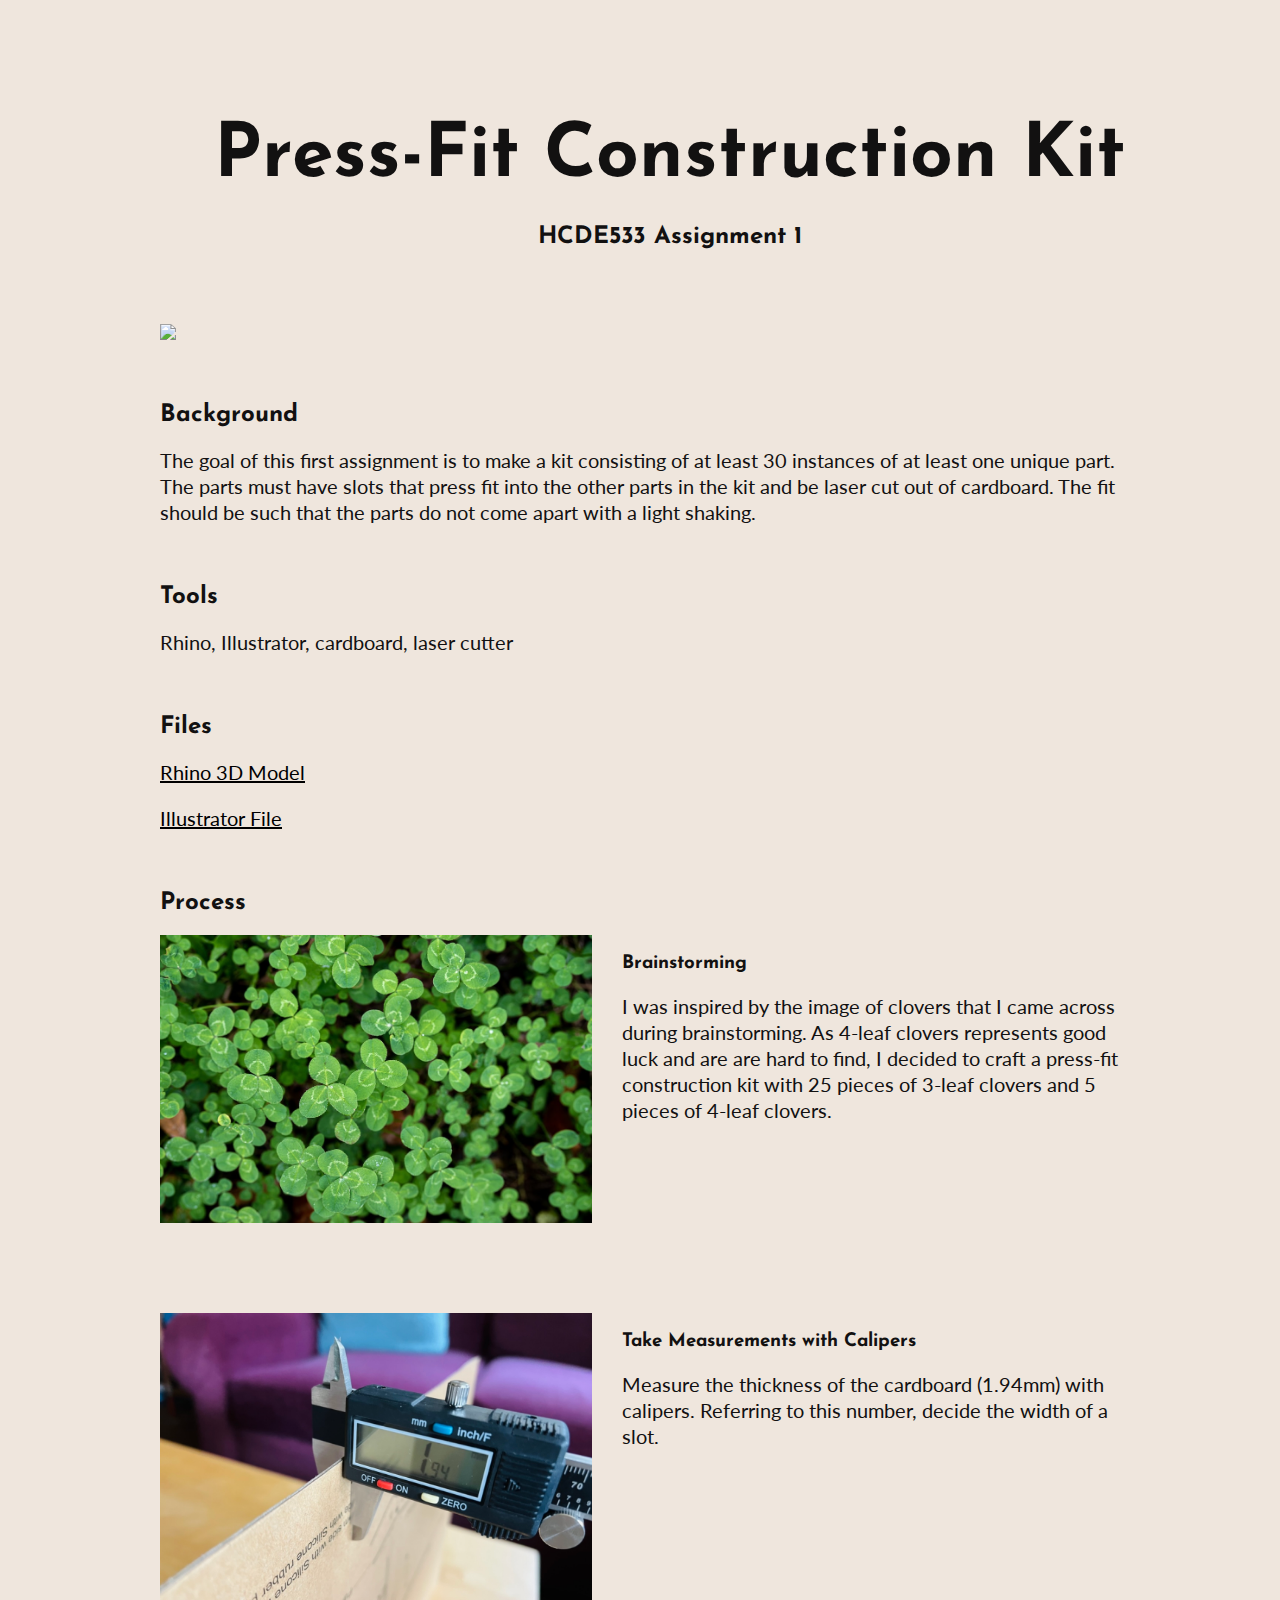
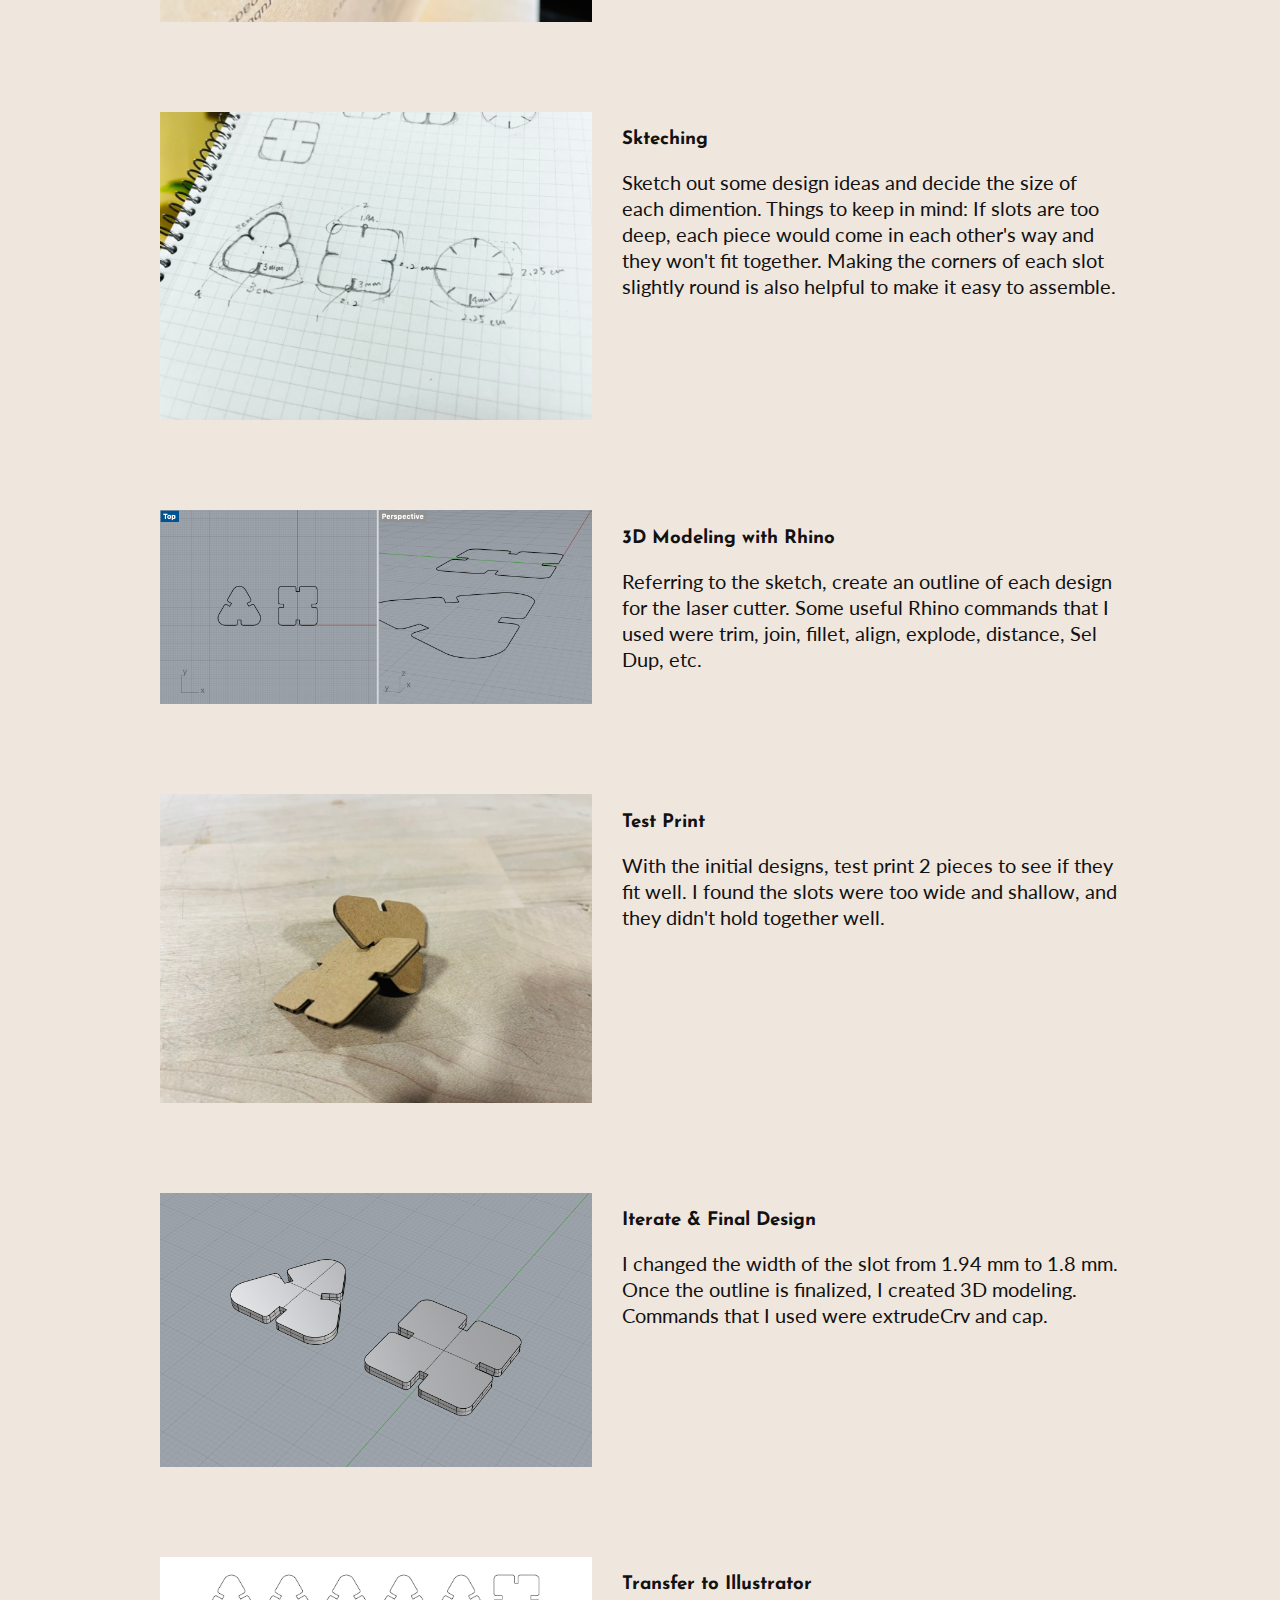
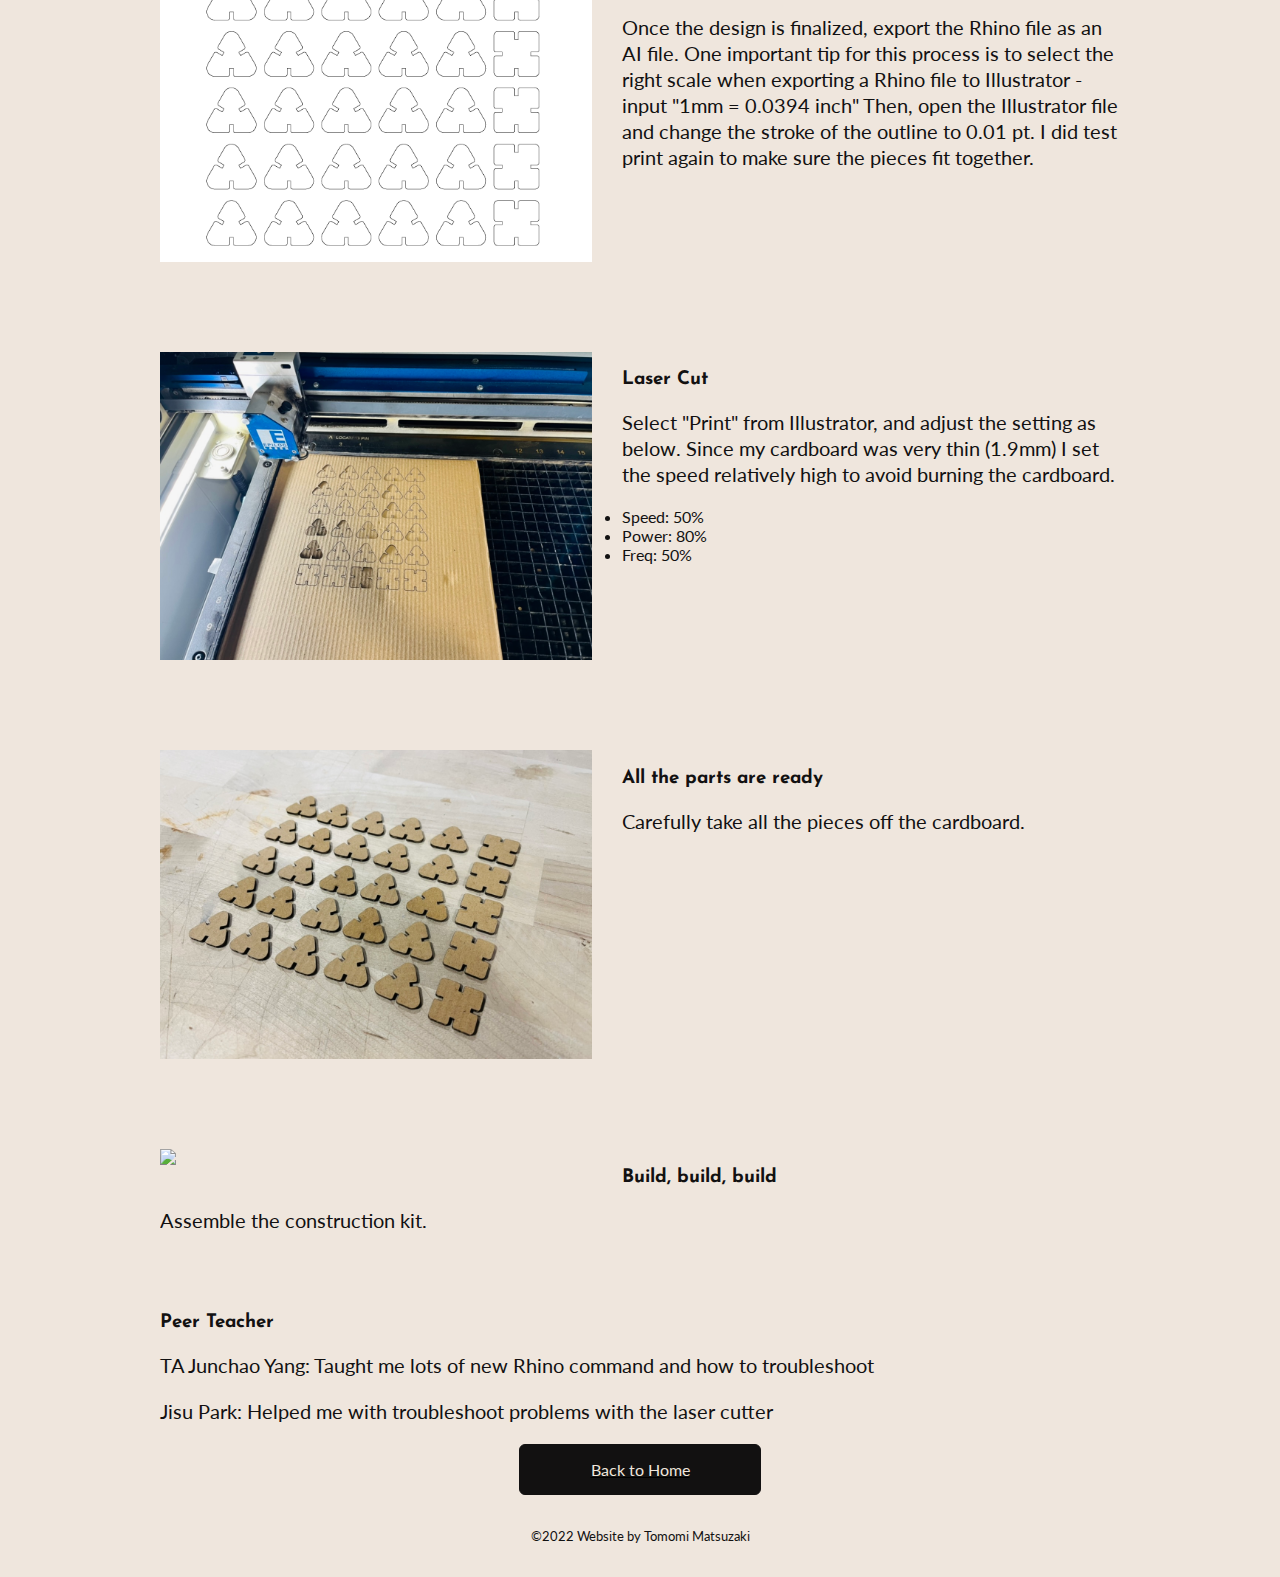
==== assignment1.html @ d90d12ca "upload files" ====
<!DOCTYPE html> 
<html> 
    <head> 
        <meta charset="utf-8"> 
        <meta name="viewport" content="width=device-width, maximum-scale=1.0" />

        <title>Tomomi Matsuzaki | HCDE 533 Digital Fabrication Assignment 1</title> 

        <link href="style.css" media="screen" rel="stylesheet" type="text/css" />
        <link rel="preconnect" href="https://fonts.googleapis.com">
        <link rel="preconnect" href="https://fonts.gstatic.com" crossorigin>
        <link href="https://fonts.googleapis.com/css2?family=Josefin+Sans:wght@300;600&family=Lato:wght@300&display=swap" rel="stylesheet">

        <script src="https://ajax.googleapis.com/ajax/libs/jquery/3.3.1/jquery.min.js"></script>
        <script>
        $(document).ready(function(){
          // Add smooth scrolling to all links
          $("a").on('click', function(event) {

            // Make sure this.hash has a value before overriding default behavior
            if (this.hash !== "") {
              // Prevent default anchor click behavior
              event.preventDefault();

              // Store hash
              var hash = this.hash;

              // Using jQuery's animate() method to add smooth page scroll
              // The optional number (800) specifies the number of milliseconds it takes to scroll to the specified area
              $('html, body').animate({
                scrollTop: $(hash).offset().top
              }, 800, function(){

                // Add hash (#) to URL when done scrolling (default click behavior)
                window.location.hash = hash;
              });
            } // End if
          });
        });
        </script>
    </head> 
    <body> 

        <div class="header">
            <h1>Press-Fit Construction Kit</h1>
            <h2>HCDE533 Assignment 1</h2>
        </div>
        
        <div class="process">
            <img src="images/a1-thumbnail.png" width=100%>
            <h2>Background</h2>
            <p>The goal of this first assignment is to make a kit consisting of at least 30 instances of at least one unique part. The parts must have slots that press fit into the other parts in the kit and be laser cut out of cardboard. The fit should be such that the parts do not come apart with a light shaking.</p>
            
            <h2>Tools</h2>
            <p>Rhino, Illustrator, cardboard, laser cutter</p>
            
            <h2>Files</h2>
            <a href="files/press-fit.3dm" download>
                <p>Rhino 3D Model</p>
            </a>
            
            <a href="files/press-fit.AI" download>
                <p>Illustrator File</p>
            </a>
            
            
            <h2>Process</h2>
            <div class="step">
                <img src="images/a1-brainstorming.jpg">
                <h3>Brainstorming</h3>
                <p>I was inspired by the image of clovers that I came across during brainstorming. As 4-leaf clovers  represents good luck and are are hard to find, I decided to craft a press-fit construction kit with 25 pieces of 3-leaf clovers and 5 pieces of 4-leaf clovers.</p>
            </div>
            
            <div class="step">
                <img src="images/a1-measurement.jpg">
                <h3>Take Measurements with Calipers</h3>
                <p>Measure the thickness of the cardboard (1.94mm) with calipers. Referring to this number, decide the width of a slot.</p>
            </div>
            
            <div class="step">
                <img src="images/a1-sketch.jpg">
                <h3>Skteching</h3>
                <p>Sketch out some design ideas and decide the size of each dimention. Things to keep in mind: If slots are too deep, each piece would come in each other's way and they won't fit together. Making the corners of each slot slightly round is also helpful to make it easy to assemble.</p>
            </div>
            
            <div class="step">
                <img src="images/a1-rhino.png">
                <h3>3D Modeling with Rhino</h3>
                <p>Referring to the sketch, create an outline of each design for the laser cutter. Some useful Rhino commands that I used were trim, join, fillet, align, explode, distance, Sel Dup, etc.</p>
            </div>
            
            <div class="step">
                <img src="images/a1-test.jpg">
                <h3>Test Print</h3>
                <p>With the initial designs, test print 2 pieces to see if they fit well. I found the slots were too wide and shallow, and they didn't hold together well. </p>
            </div>
            
            <div class="step">
                <img src="images/a1-3dmodel.png">
                <h3>Iterate & Final Design</h3>
                <p>I changed the width of the slot from 1.94 mm to 1.8 mm. Once the outline is finalized, I created 3D modeling. Commands that I used were extrudeCrv and cap.</p>
            </div>
            
            <div class="step">
                <img src="images/a1-illustrator.png">
                <h3>Transfer to Illustrator</h3>
                <p>Once the design is finalized, export the Rhino file as an AI file. One important tip for this process is to select the right scale when exporting a Rhino file to Illustrator - input "1mm = 0.0394 inch" Then, open the Illustrator file and change the stroke of the outline to 0.01 pt. I did test print again to make sure the pieces fit together.</p>
            </div>
            
            <div class="step">
                <img src="images/a1-lasercut.jpg">
                <h3>Laser Cut</h3>
                <p>Select "Print" from Illustrator, and adjust the setting as below. Since my cardboard was very thin (1.9mm) I set the speed relatively high to avoid burning the cardboard.</p>
                <ul>
                    <li>Speed: 50%</li>
                    <li>Power: 80%</li>
                    <li>Freq: 50%</li>
                </ul>
            </div>
            
            <div class="step">
                <img src="images/a1-parts.jpg">
                <h3>All the parts are ready</h3>
                <p>Carefully take all the pieces off the cardboard.</p>
            </div>
            
            <div class="step">
                <img src="images/a1-thumbnail.png">
                <h3>Build, build, build</h3>
                <p>Assemble the construction kit.</p>
            </div>
            
            
            
            <h3>Peer Teacher</h3>
            <p>TA Junchao Yang: Taught me lots of new Rhino command and how to troubleshoot</p>
            <p>Jisu Park: Helped me with troubleshoot problems with the laser cutter </p>
            
            <a href="/hcde598/">
                <div class="button">
                    Back to Home
                </div>
            </a>
        
        </div>
        
        
        <Footer>
            <p>©2022 Website by Tomomi Matsuzaki</p>
        </Footer>
    </body>
</html>
---- style.css ----
html, body {
  padding: 0 0 0 0;
  margin: 0;
  font-family: 'Lato', sans-serif;
  background-color: #efe6dd;
  color: #121111;
}

h1,h2,h3,h4 {
  font-family: 'Josefin Sans', sans-serif;
  }

p{
    font-size:20px;
    line-height: 26px;
}

a {
  color: #000;
}

.header{
    display:block;
    height:auto;
    width:100%;
    padding: 120px 30px 60px;
    overflow:hidden;
}


.header h1 {
  font-size: 75px;
  margin-top:0px;
  margin-bottom:30px;
  text-align: center;
  }

.header h2 {
  margin-bottom:15px;
  text-align: center;
  }

.profile-image{
    width:250px;
    display:block;
    margin:15px auto;
}

.header p{
    width:100%;
    max-width:750px;
    display:block;
    margin:0 auto;
}

.scroll{
    display:block;
    margin-top:30px;
}

.scroll img{
    display:block;
    margin:0 auto;
}

.scroll img:hover{
    opacity:70%;
    transition:.5s;
}


/* ------ Assignment -----------*/
.assignments{
    display:block;
    height:auto;
    width:100%;
    padding: 30px 30px 30px;
    overflow:hidden;
}

.assignments h2{
    text-align: center;
}

.assignment {
    width: 30%;
    height: auto;
    padding-right: 3.33%;
    float: left;
}

.assignment-description{
    display:block;
    margin-top:15px;
}

.button{
    display:block;
    width:200px;
    margin:0 auto;
    padding:15px 20px;
    border-radius: 6px;
    background:#121111;
    color:#efe6dd;
    border: 1px solid #121111;
    text-align:center;
}

.button:hover{
    background:#efe6dd;
    color:#121111;
    border: 1px solid #121111;
}

.assignment a {
    color: #000;
    text-decoration: none;
}

.assignment a:hover {
  background: #F06;
  color: #F06;
  text-decoration: none;
}

.step{
    display:block;
    width:100%;
    overflow:hidden;
    margin-bottom:60px;
}

.step img{
    width:45%;
    float:left;
    margin-right: 30px;
    margin-bottom: 30px;
}

.step ul{
    margin-left:30px;
}


@media screen and (max-width: 768px){
    .assignment{
        width:100%;
        padding-right:0;
        float:none;
    }
    
    .step img{
    width:10%;
    float:none;
    margin-right: 0;
    margin-bottom: 15px;
    }
}



/* -----footer -------- */


footer {
    display:block;
    overflow:hidden;
    width: 100%;
    padding: 15px 0px 15px 0px;
}

footer p{
    text-align: center;
    font-size:13px;
}

.widebody {
    width: 800px;
    padding: 0px 30px 30px 30px;
}

.widebody a {
}

.widebody a:hover {
  background: #F06;
  color: #FFF;
  text-decoration: none;
}




/* --------- Assignment page ------------ */
.process{
    display:block;
    width:100%;
    max-width:960px;
    margin:0 auto;
    padding:0 30px;
}

.process h2{
    margin-top:60px;
}
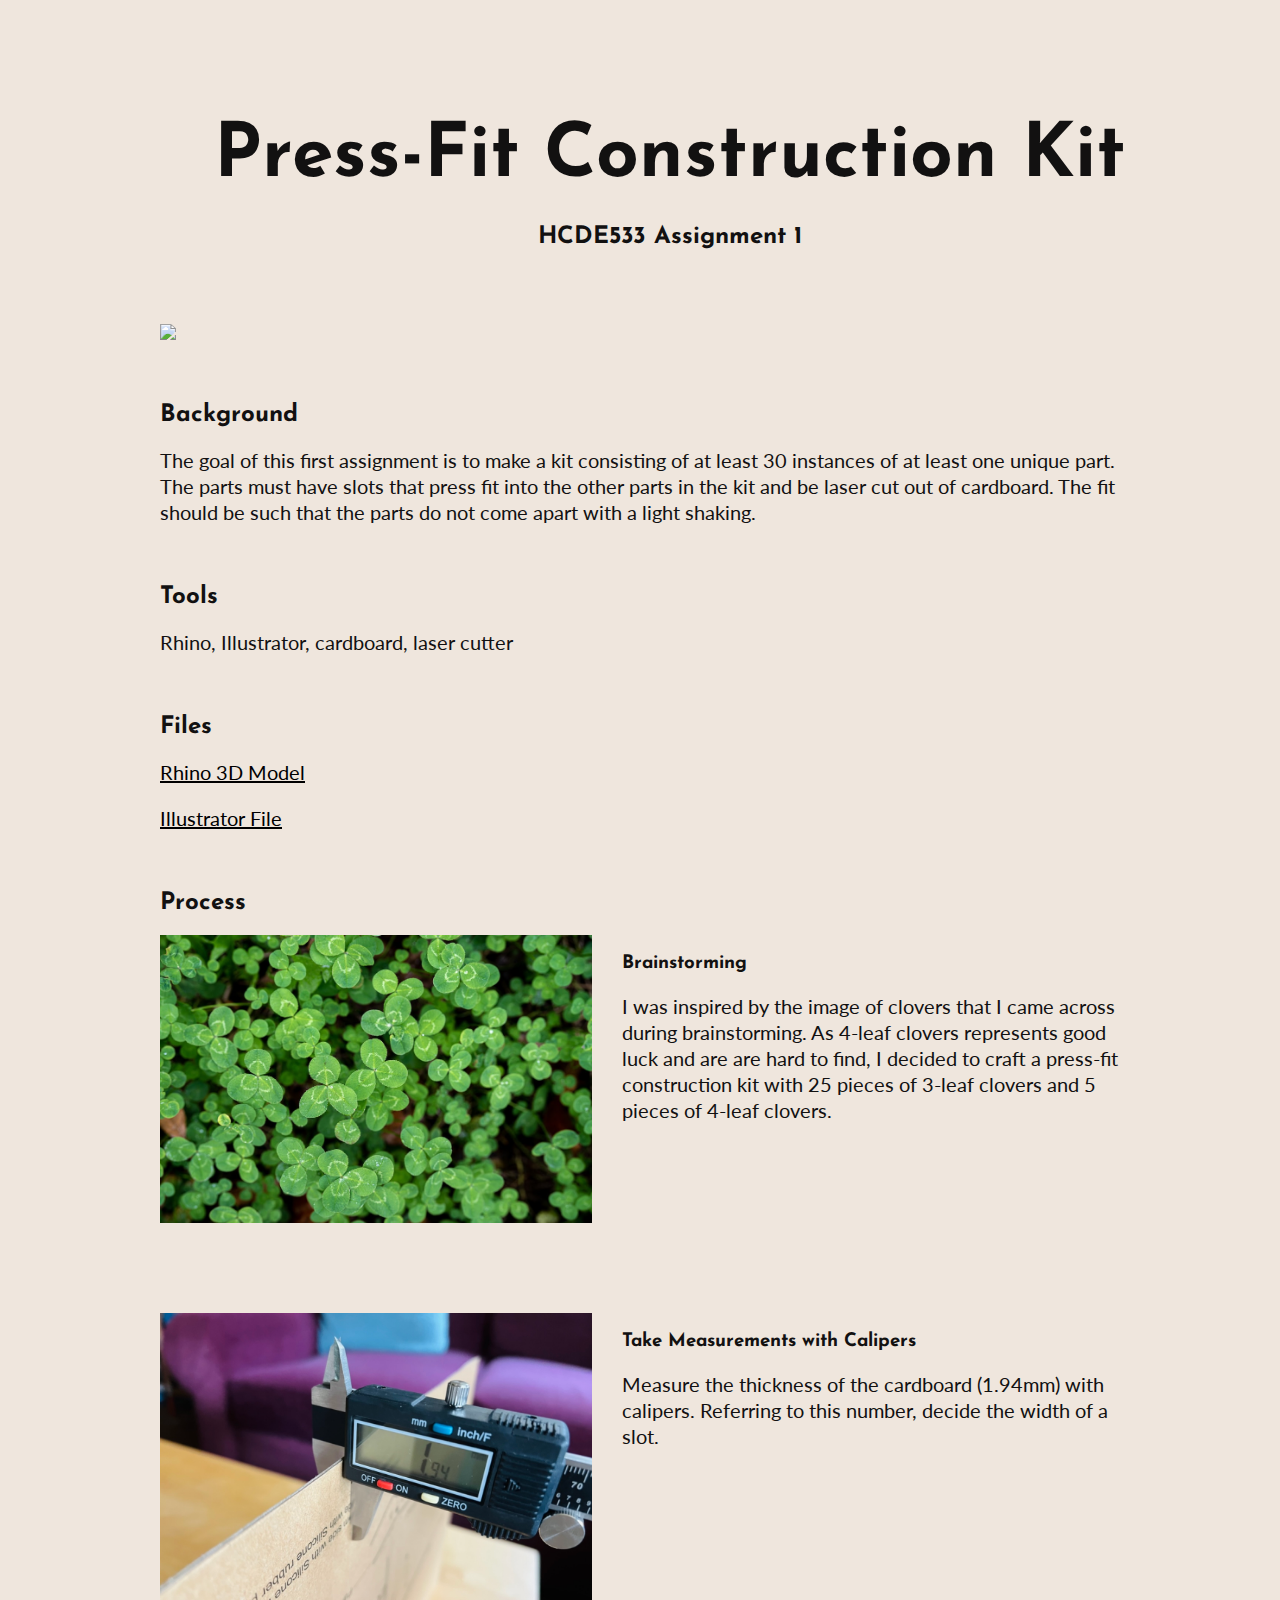
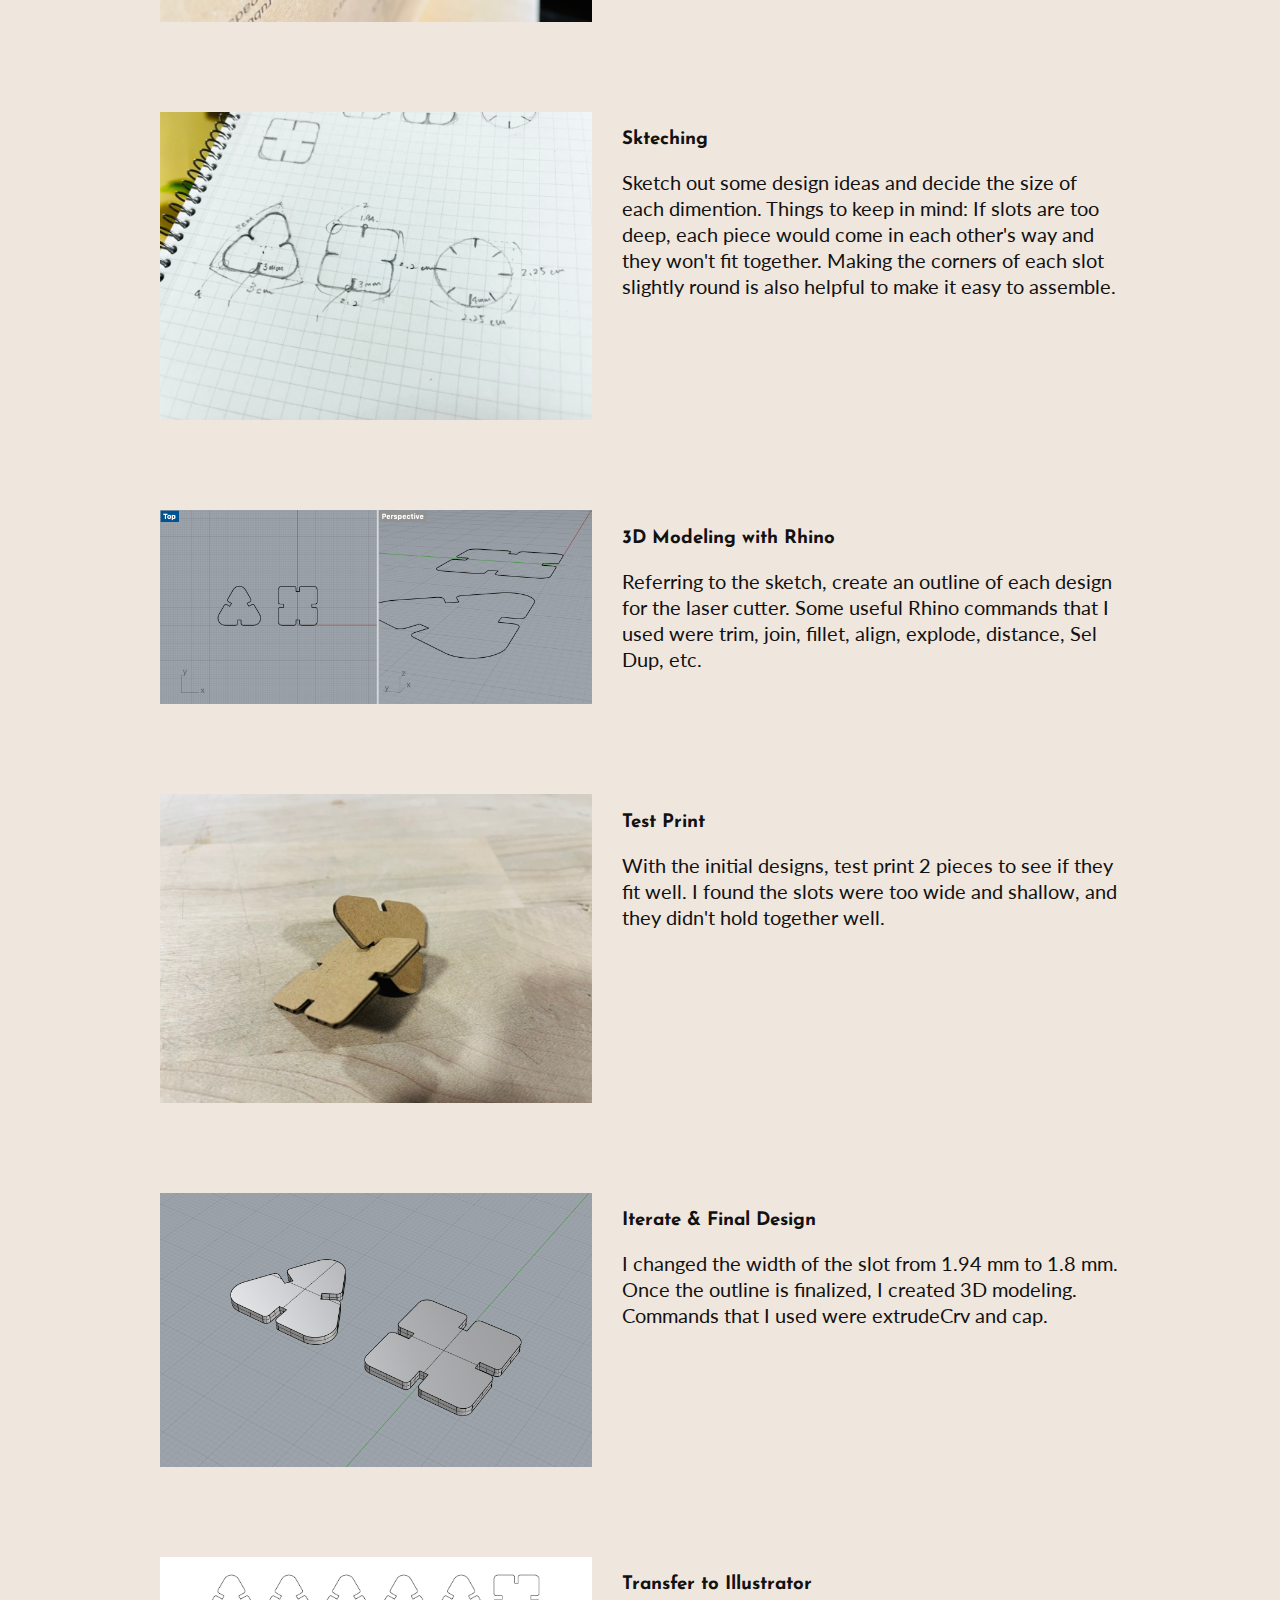
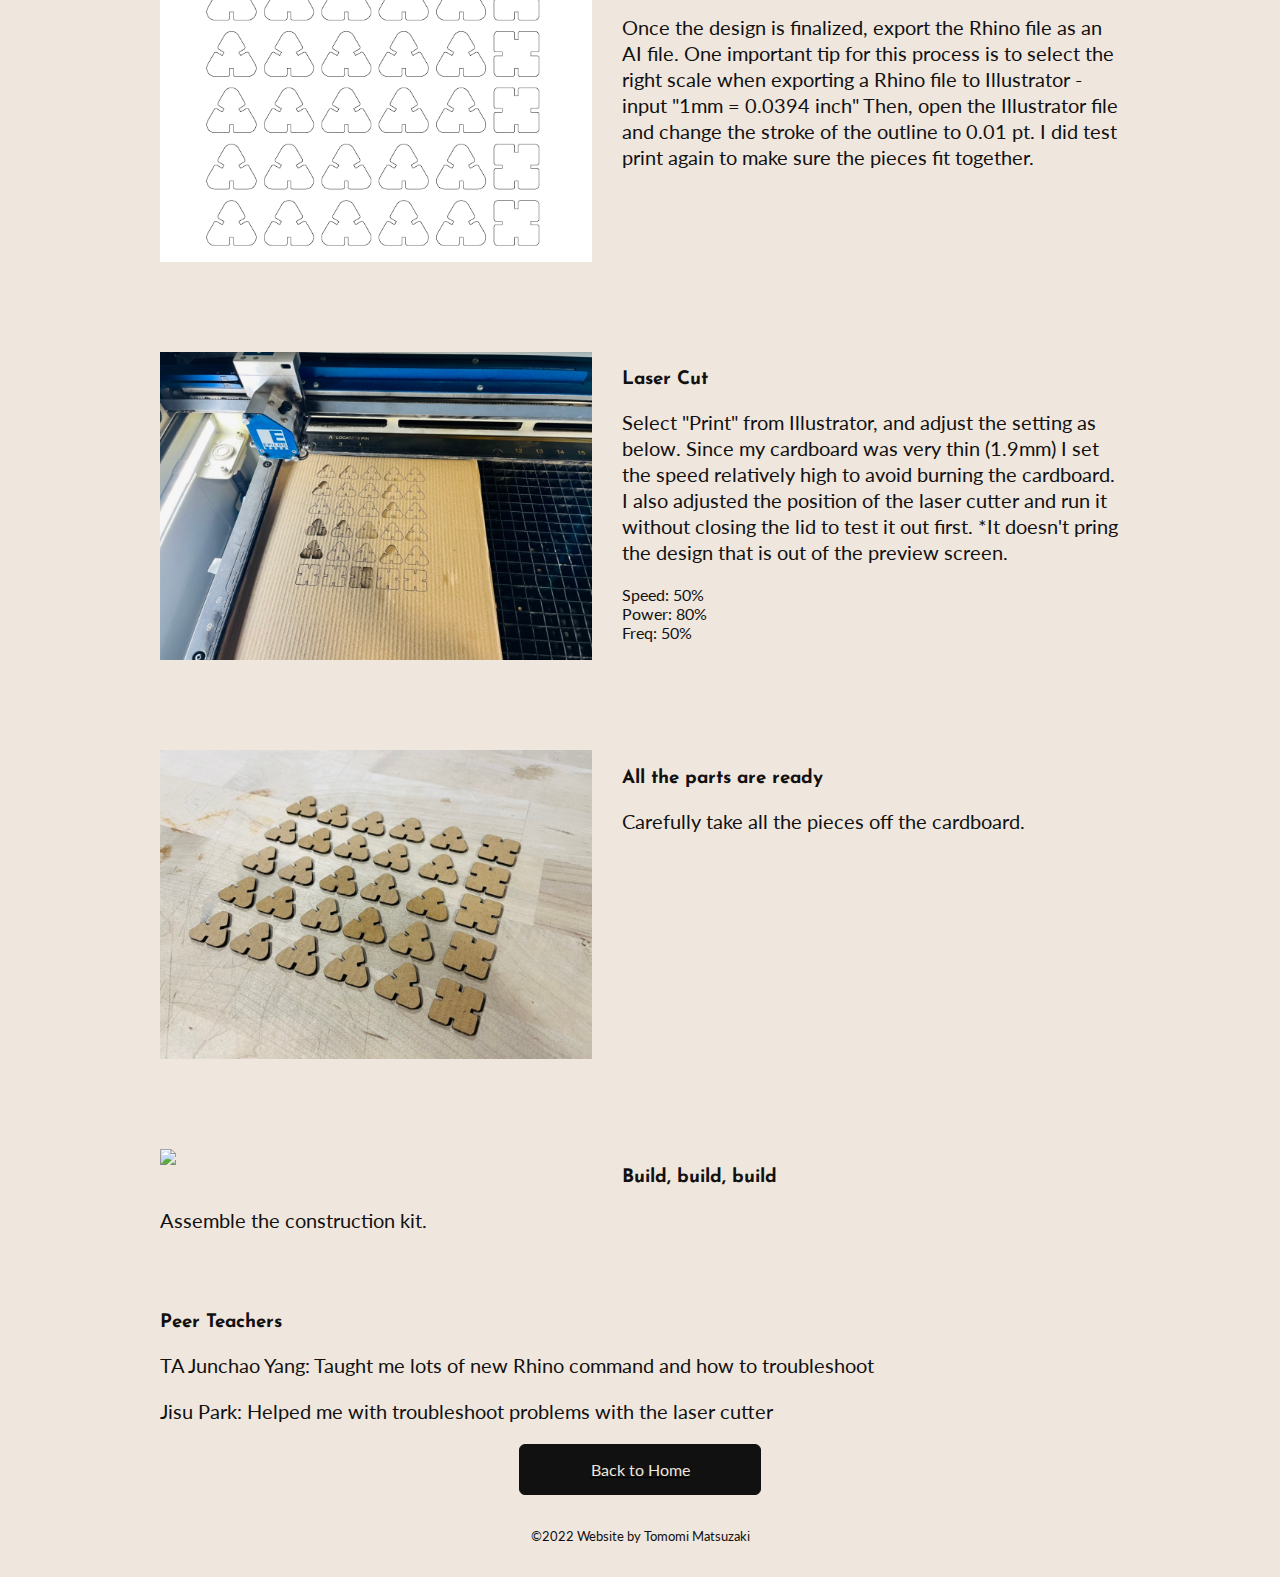
==== commit 0ab60f6d: "update html" ====
--- a/assignment1.html
+++ b/assignment1.html
@@ -110,7 +110,7 @@
             <div class="step">
                 <img src="images/a1-lasercut.jpg">
                 <h3>Laser Cut</h3>
-                <p>Select "Print" from Illustrator, and adjust the setting as below. Since my cardboard was very thin (1.9mm) I set the speed relatively high to avoid burning the cardboard.</p>
+                <p>Select "Print" from Illustrator, and adjust the setting as below. Since my cardboard was very thin (1.9mm) I set the speed relatively high to avoid burning the cardboard. I also adjusted the position of the laser cutter and run it without closing the lid to test it out first. *It doesn't pring the design that is out of the preview screen.</p>
                 <ul>
                     <li>Speed: 50%</li>
                     <li>Power: 80%</li>
@@ -132,7 +132,7 @@
             
             
             
-            <h3>Peer Teacher</h3>
+            <h3>Peer Teachers</h3>
             <p>TA Junchao Yang: Taught me lots of new Rhino command and how to troubleshoot</p>
             <p>Jisu Park: Helped me with troubleshoot problems with the laser cutter </p>
             
--- a/style.css
+++ b/style.css
@@ -139,7 +139,7 @@
 }
 
 .step ul{
-    margin-left:30px;
+    list-style: none;
 }
 
 
@@ -151,7 +151,7 @@
     }
     
     .step img{
-    width:10%;
+    width:100%;
     float:none;
     margin-right: 0;
     margin-bottom: 15px;
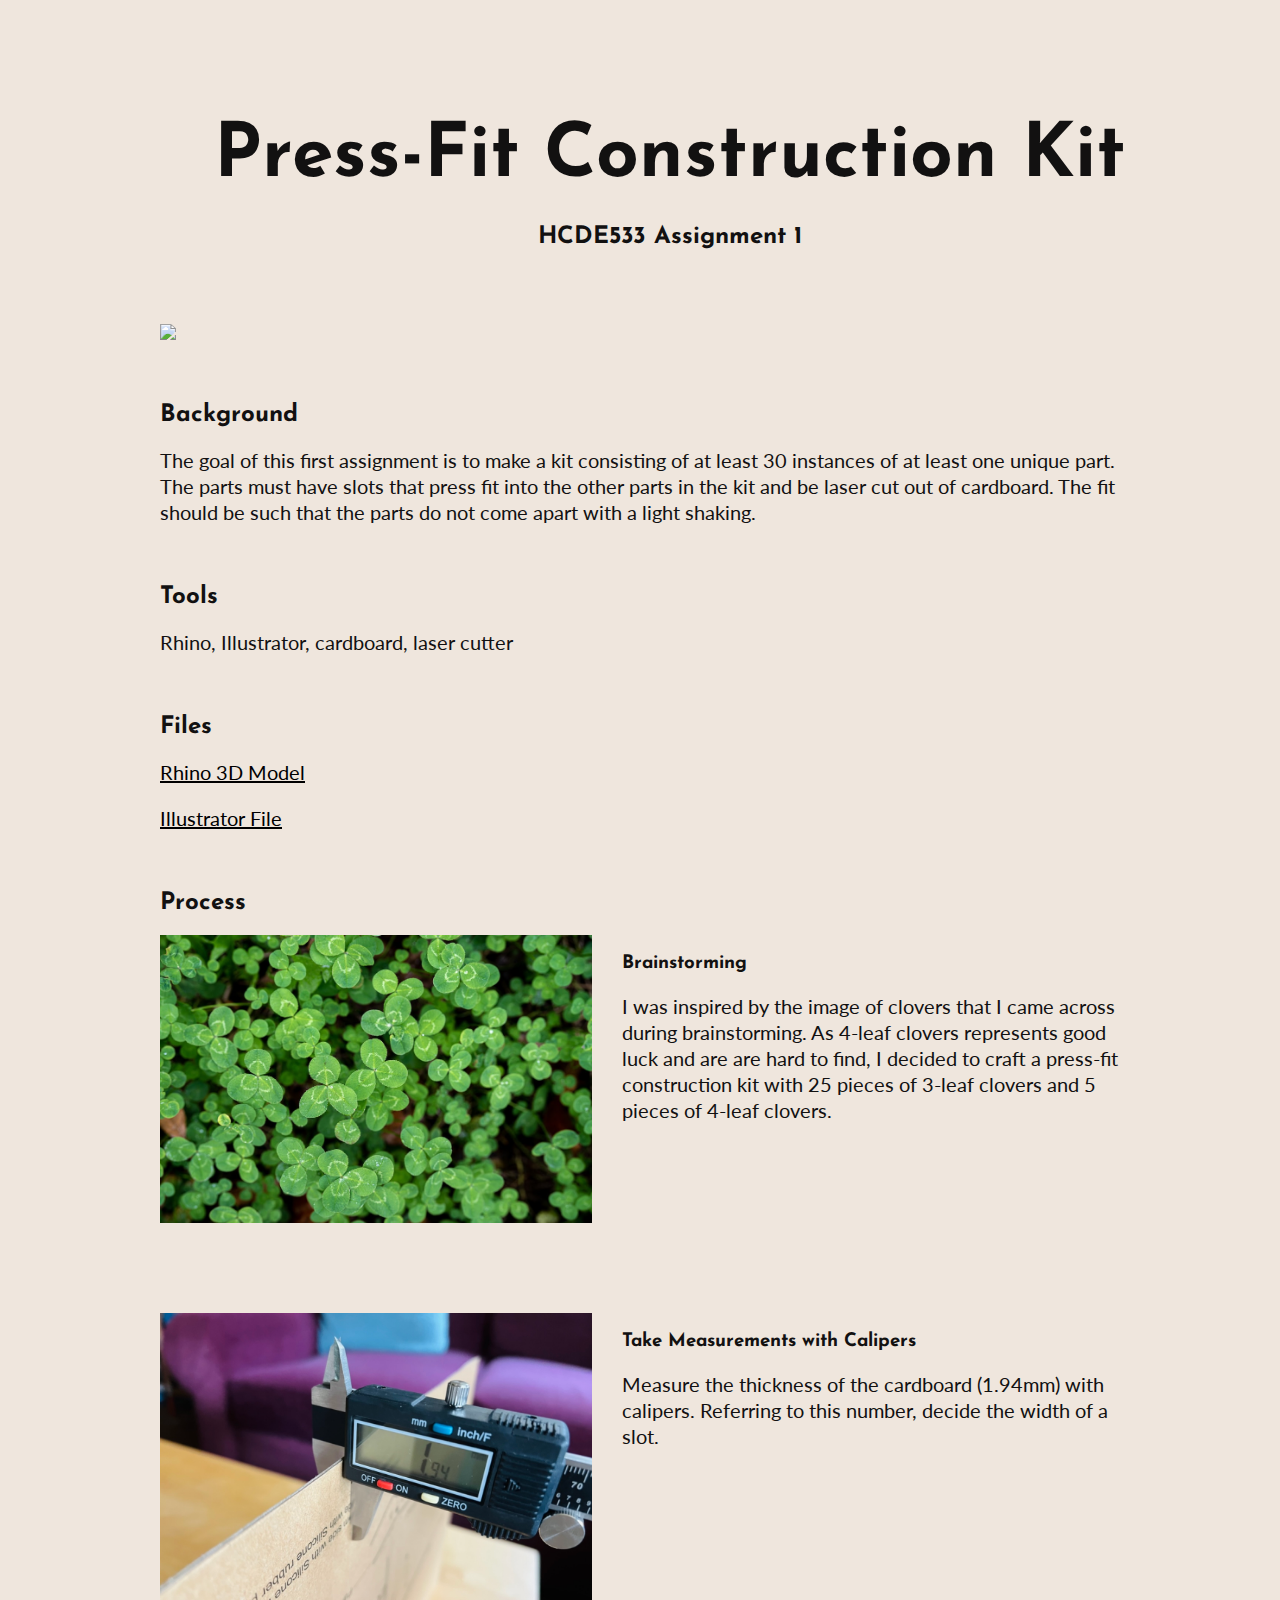
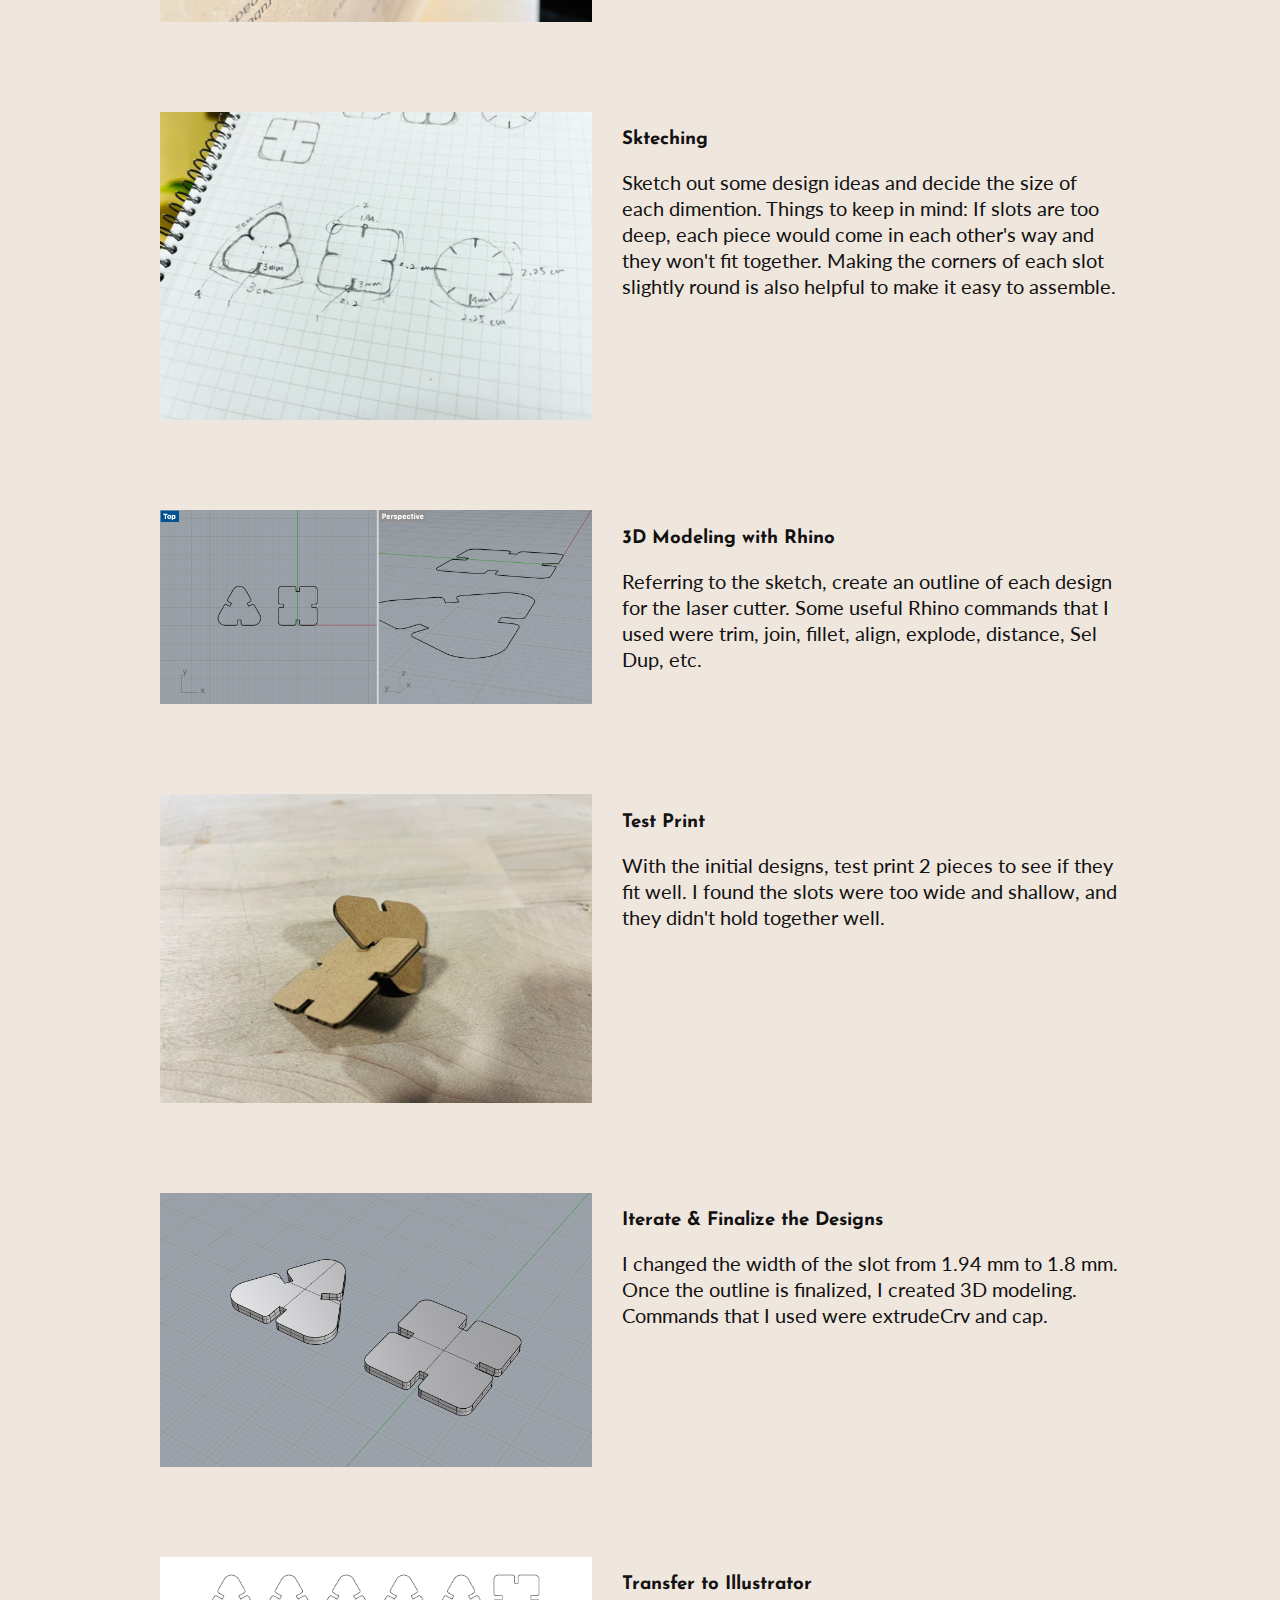
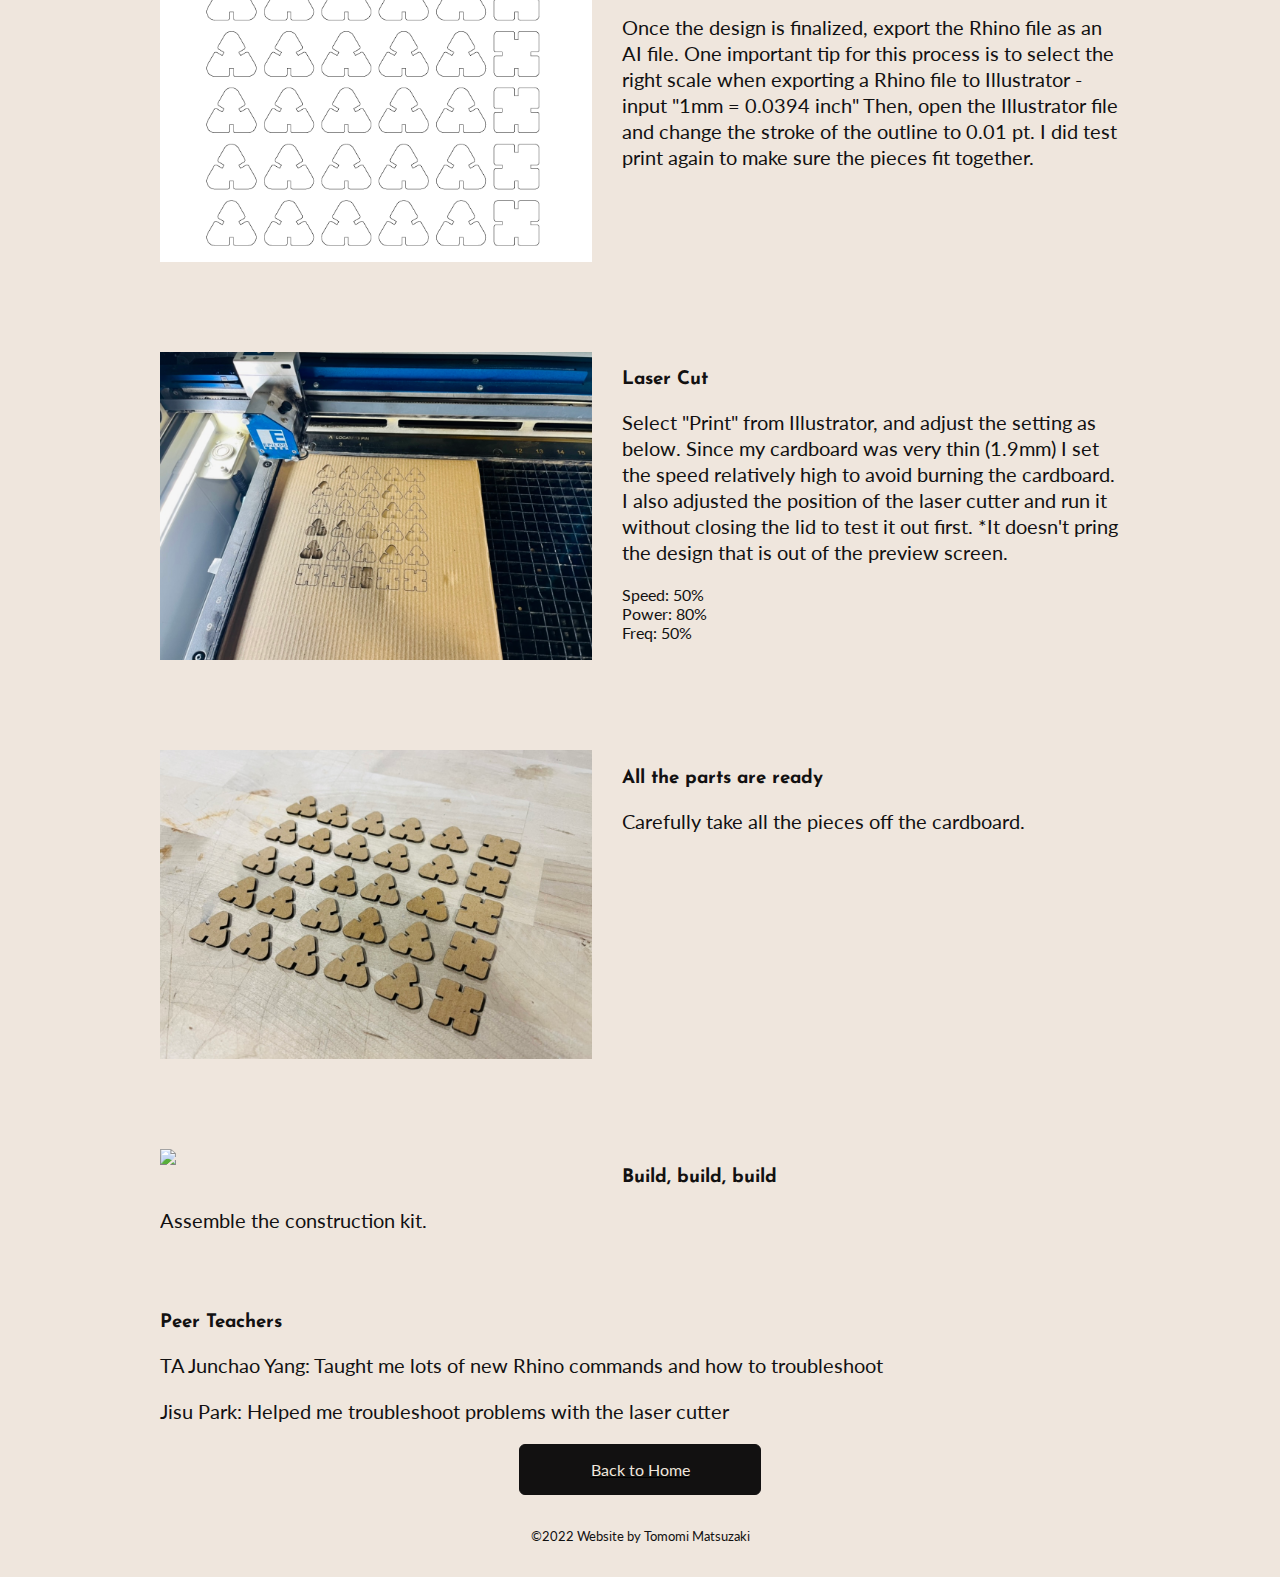
==== commit 0257ea31: "update html" ====
--- a/assignment1.html
+++ b/assignment1.html
@@ -97,7 +97,7 @@
             
             <div class="step">
                 <img src="images/a1-3dmodel.png">
-                <h3>Iterate & Final Design</h3>
+                <h3>Iterate & Finalize the Designs</h3>
                 <p>I changed the width of the slot from 1.94 mm to 1.8 mm. Once the outline is finalized, I created 3D modeling. Commands that I used were extrudeCrv and cap.</p>
             </div>
             
@@ -133,8 +133,8 @@
             
             
             <h3>Peer Teachers</h3>
-            <p>TA Junchao Yang: Taught me lots of new Rhino command and how to troubleshoot</p>
-            <p>Jisu Park: Helped me with troubleshoot problems with the laser cutter </p>
+            <p>TA Junchao Yang: Taught me lots of new Rhino commands and how to troubleshoot</p>
+            <p>Jisu Park: Helped me troubleshoot problems with the laser cutter</p>
             
             <a href="/hcde598/">
                 <div class="button">
--- a/style.css
+++ b/style.css
@@ -122,6 +122,51 @@
   background: #F06;
   color: #F06;
   text-decoration: none;
+}
+
+/* -----footer -------- */
+
+
+footer {
+    display:block;
+    overflow:hidden;
+    width: 100%;
+    padding: 15px 0px 15px 0px;
+}
+
+footer p{
+    text-align: center;
+    font-size:13px;
+}
+
+.widebody {
+    width: 800px;
+    padding: 0px 30px 30px 30px;
+}
+
+.widebody a {
+}
+
+.widebody a:hover {
+  background: #F06;
+  color: #FFF;
+  text-decoration: none;
+}
+
+
+
+
+/* --------- Assignment page ------------ */
+.process{
+    display:block;
+    width:100%;
+    max-width:960px;
+    margin:0 auto;
+    padding:0 30px;
+}
+
+.process h2{
+    margin-top:60px;
 }
 
 .step{
@@ -154,55 +199,13 @@
     width:100%;
     float:none;
     margin-right: 0;
-    margin-bottom: 15px;
+    margin-bottom: 0;
     }
-}
-
-
-
-/* -----footer -------- */
-
-
-footer {
-    display:block;
-    overflow:hidden;
-    width: 100%;
-    padding: 15px 0px 15px 0px;
-}
-
-footer p{
-    text-align: center;
-    font-size:13px;
-}
-
-.widebody {
-    width: 800px;
-    padding: 0px 30px 30px 30px;
-}
-
-.widebody a {
-}
-
-.widebody a:hover {
-  background: #F06;
-  color: #FFF;
-  text-decoration: none;
-}
-
-
-
-
-/* --------- Assignment page ------------ */
-.process{
-    display:block;
-    width:100%;
-    max-width:960px;
-    margin:0 auto;
-    padding:0 30px;
-}
-
-.process h2{
-    margin-top:60px;
-}
-
-
+    
+    .step h3{
+        margin-top:15px;
+    }
+}
+
+
+
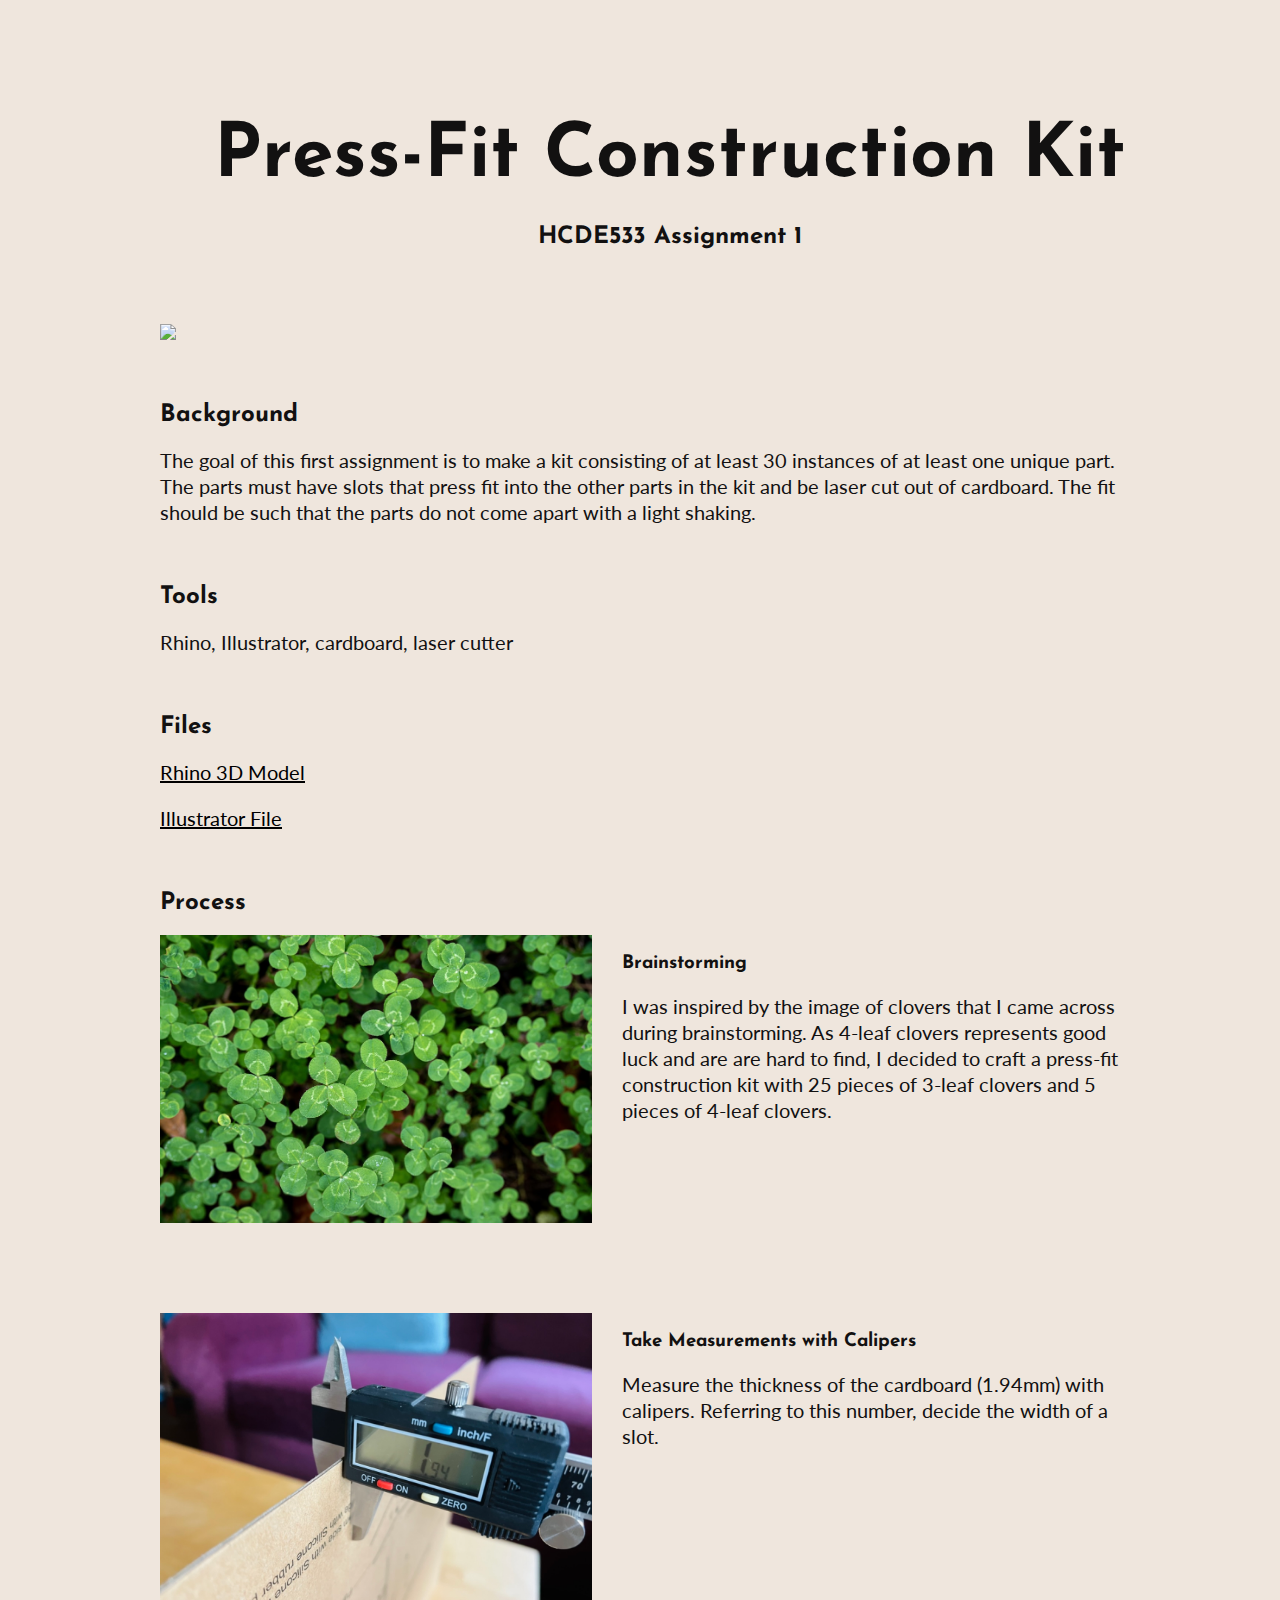
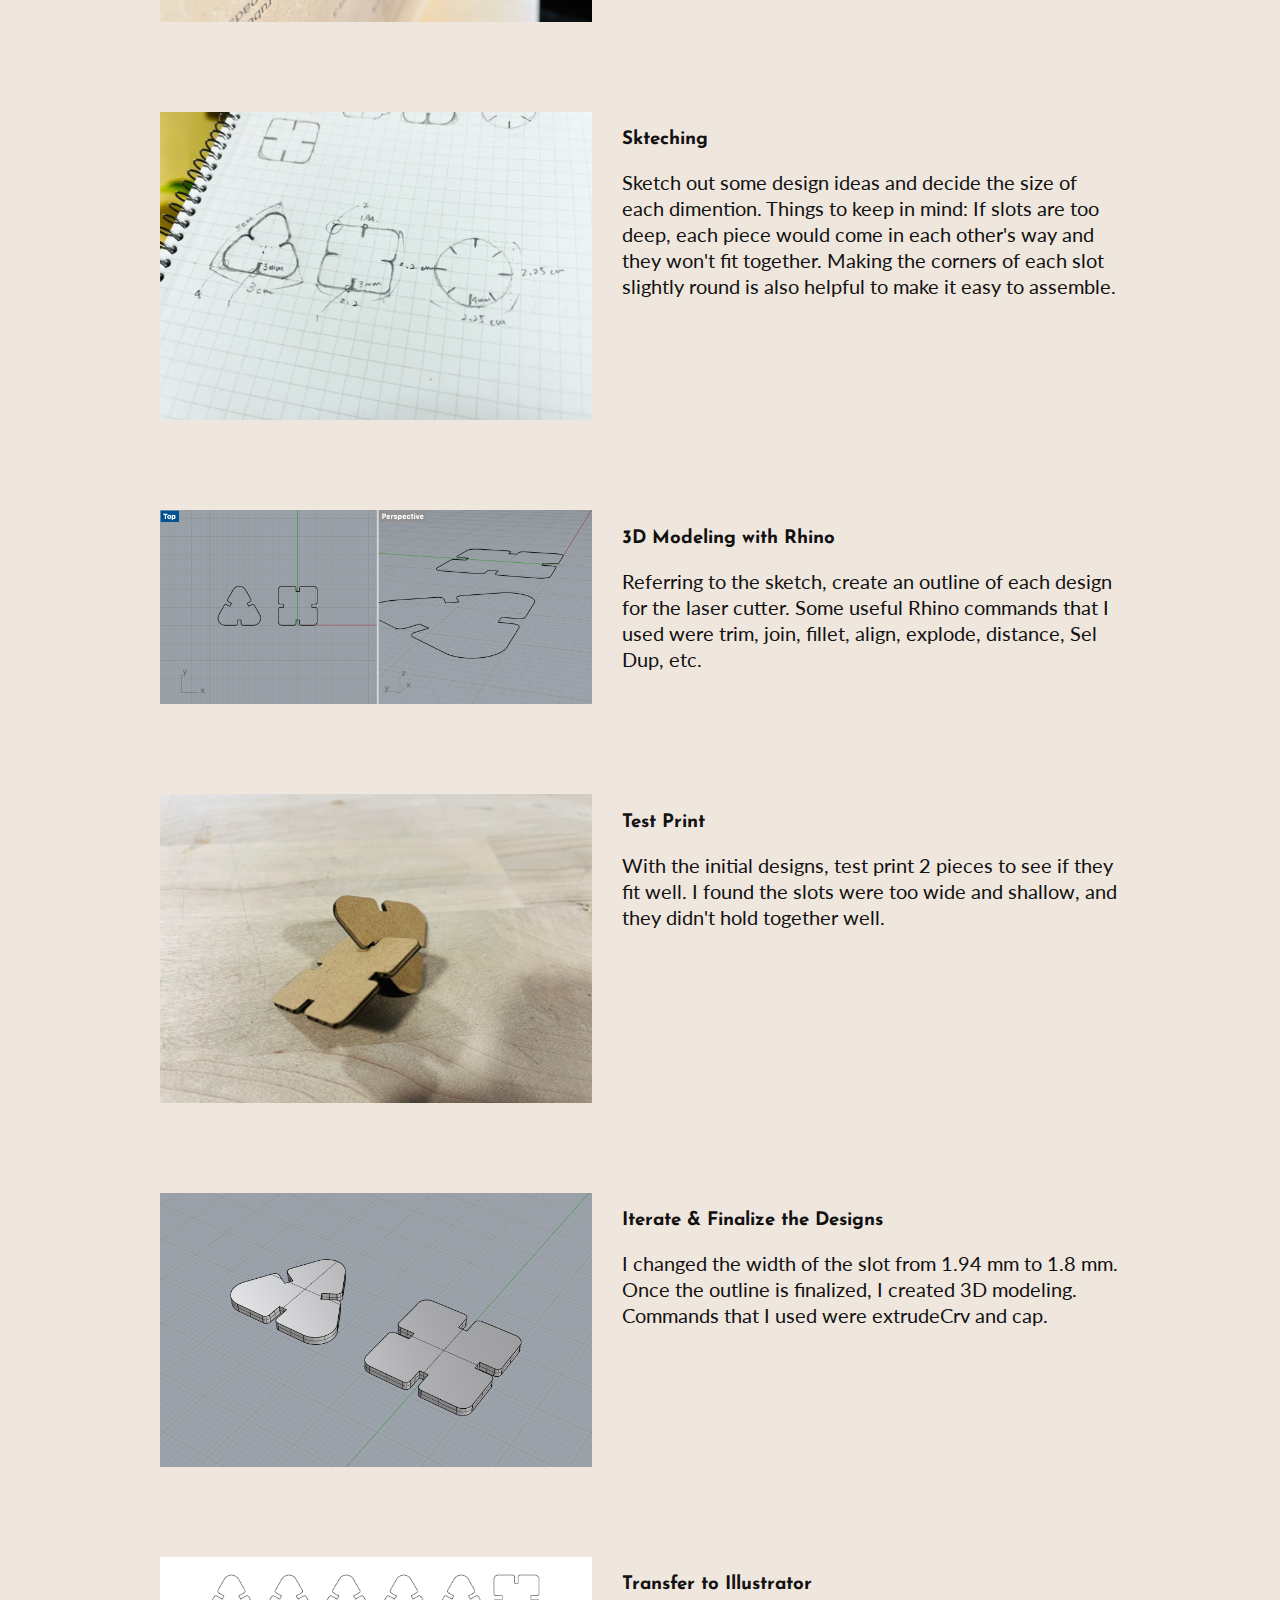
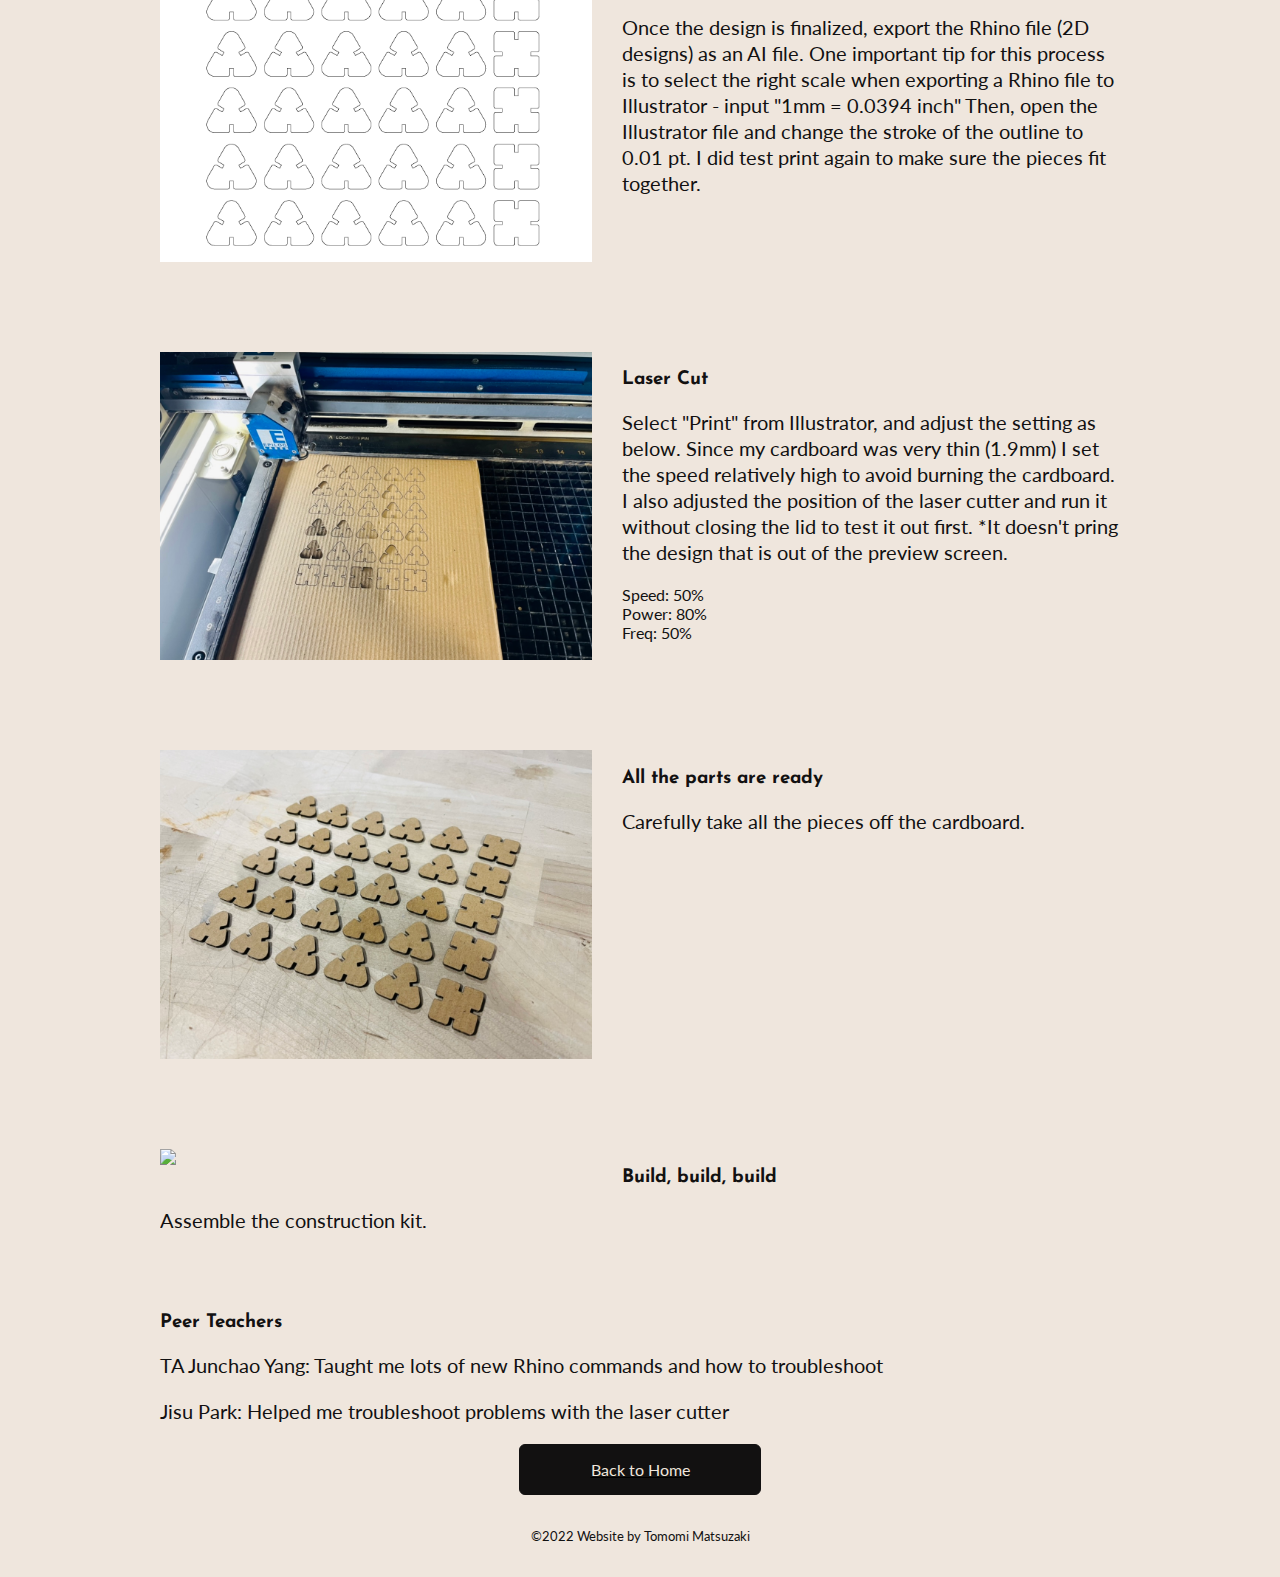
==== commit abbedd7b: "update html" ====
--- a/assignment1.html
+++ b/assignment1.html
@@ -104,7 +104,7 @@
             <div class="step">
                 <img src="images/a1-illustrator.png">
                 <h3>Transfer to Illustrator</h3>
-                <p>Once the design is finalized, export the Rhino file as an AI file. One important tip for this process is to select the right scale when exporting a Rhino file to Illustrator - input "1mm = 0.0394 inch" Then, open the Illustrator file and change the stroke of the outline to 0.01 pt. I did test print again to make sure the pieces fit together.</p>
+                <p>Once the design is finalized, export the Rhino file (2D designs) as an AI file. One important tip for this process is to select the right scale when exporting a Rhino file to Illustrator - input "1mm = 0.0394 inch" Then, open the Illustrator file and change the stroke of the outline to 0.01 pt. I did test print again to make sure the pieces fit together.</p>
             </div>
             
             <div class="step">
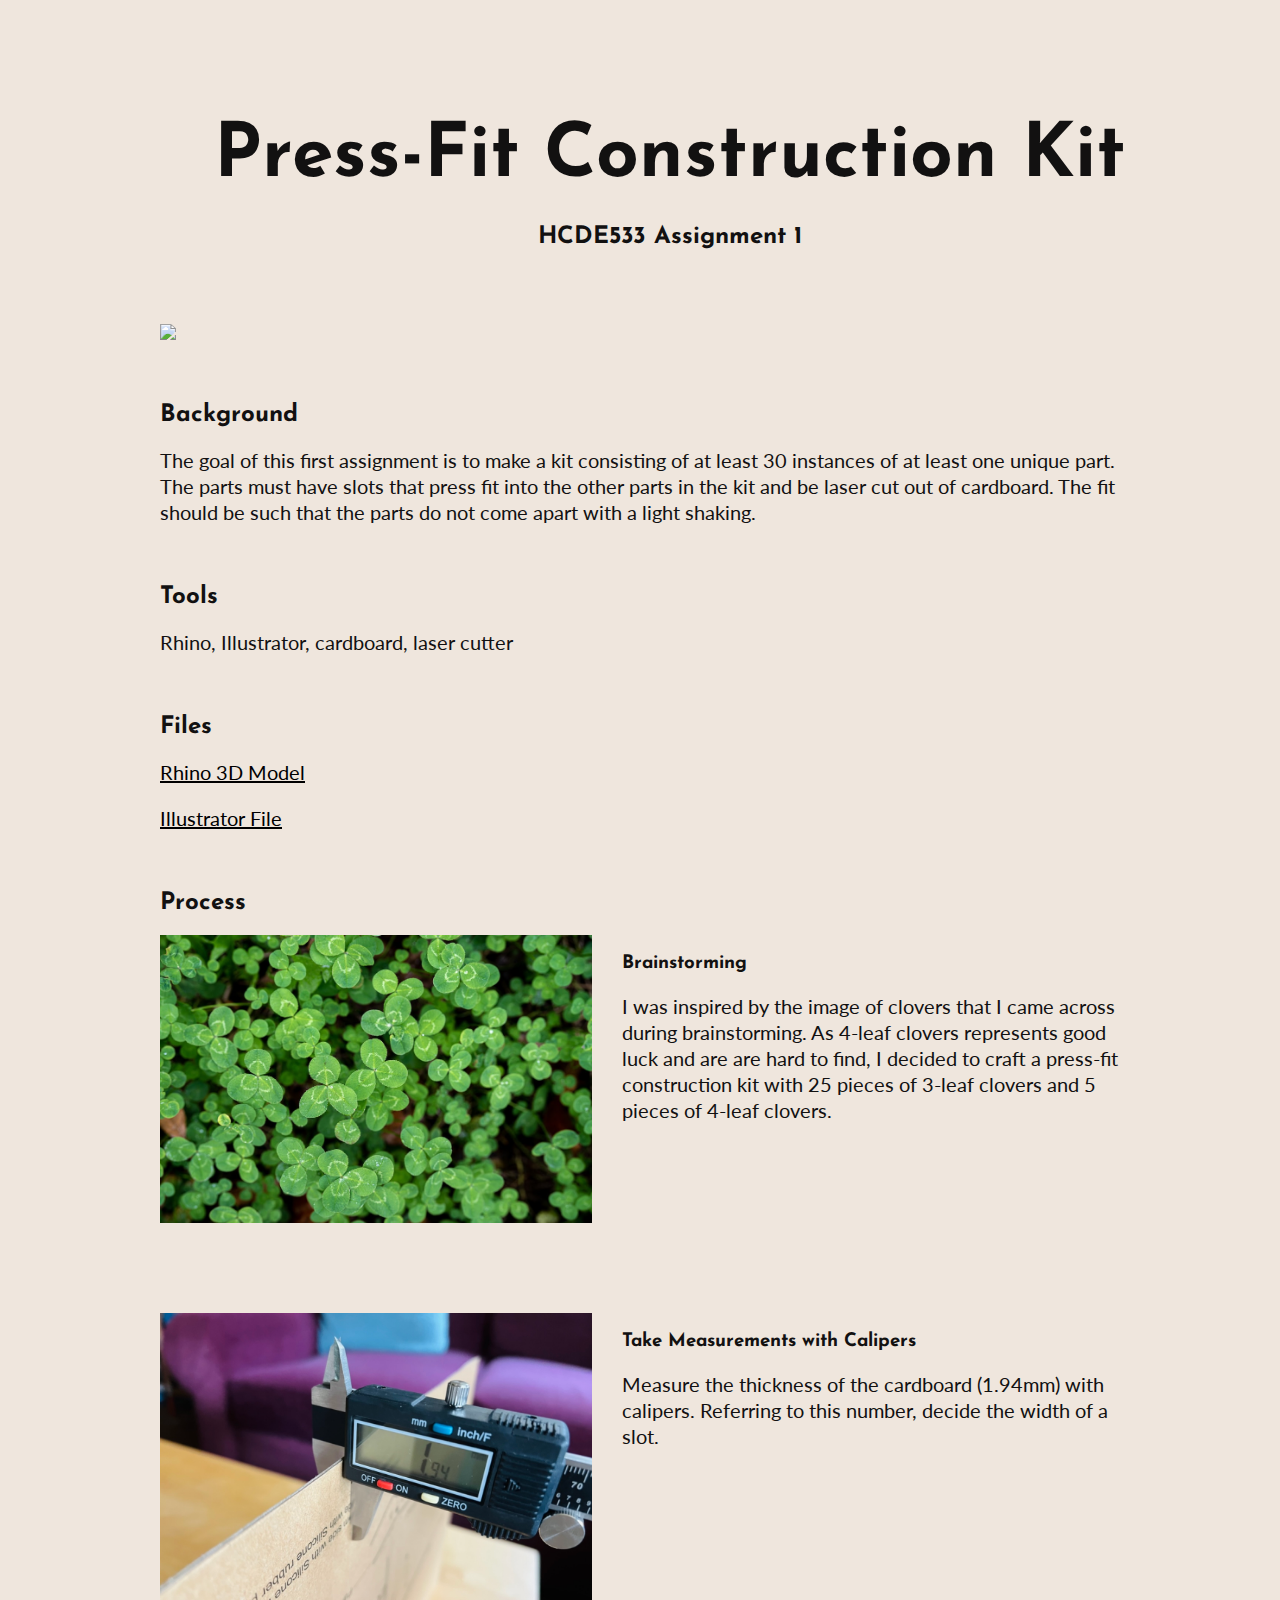
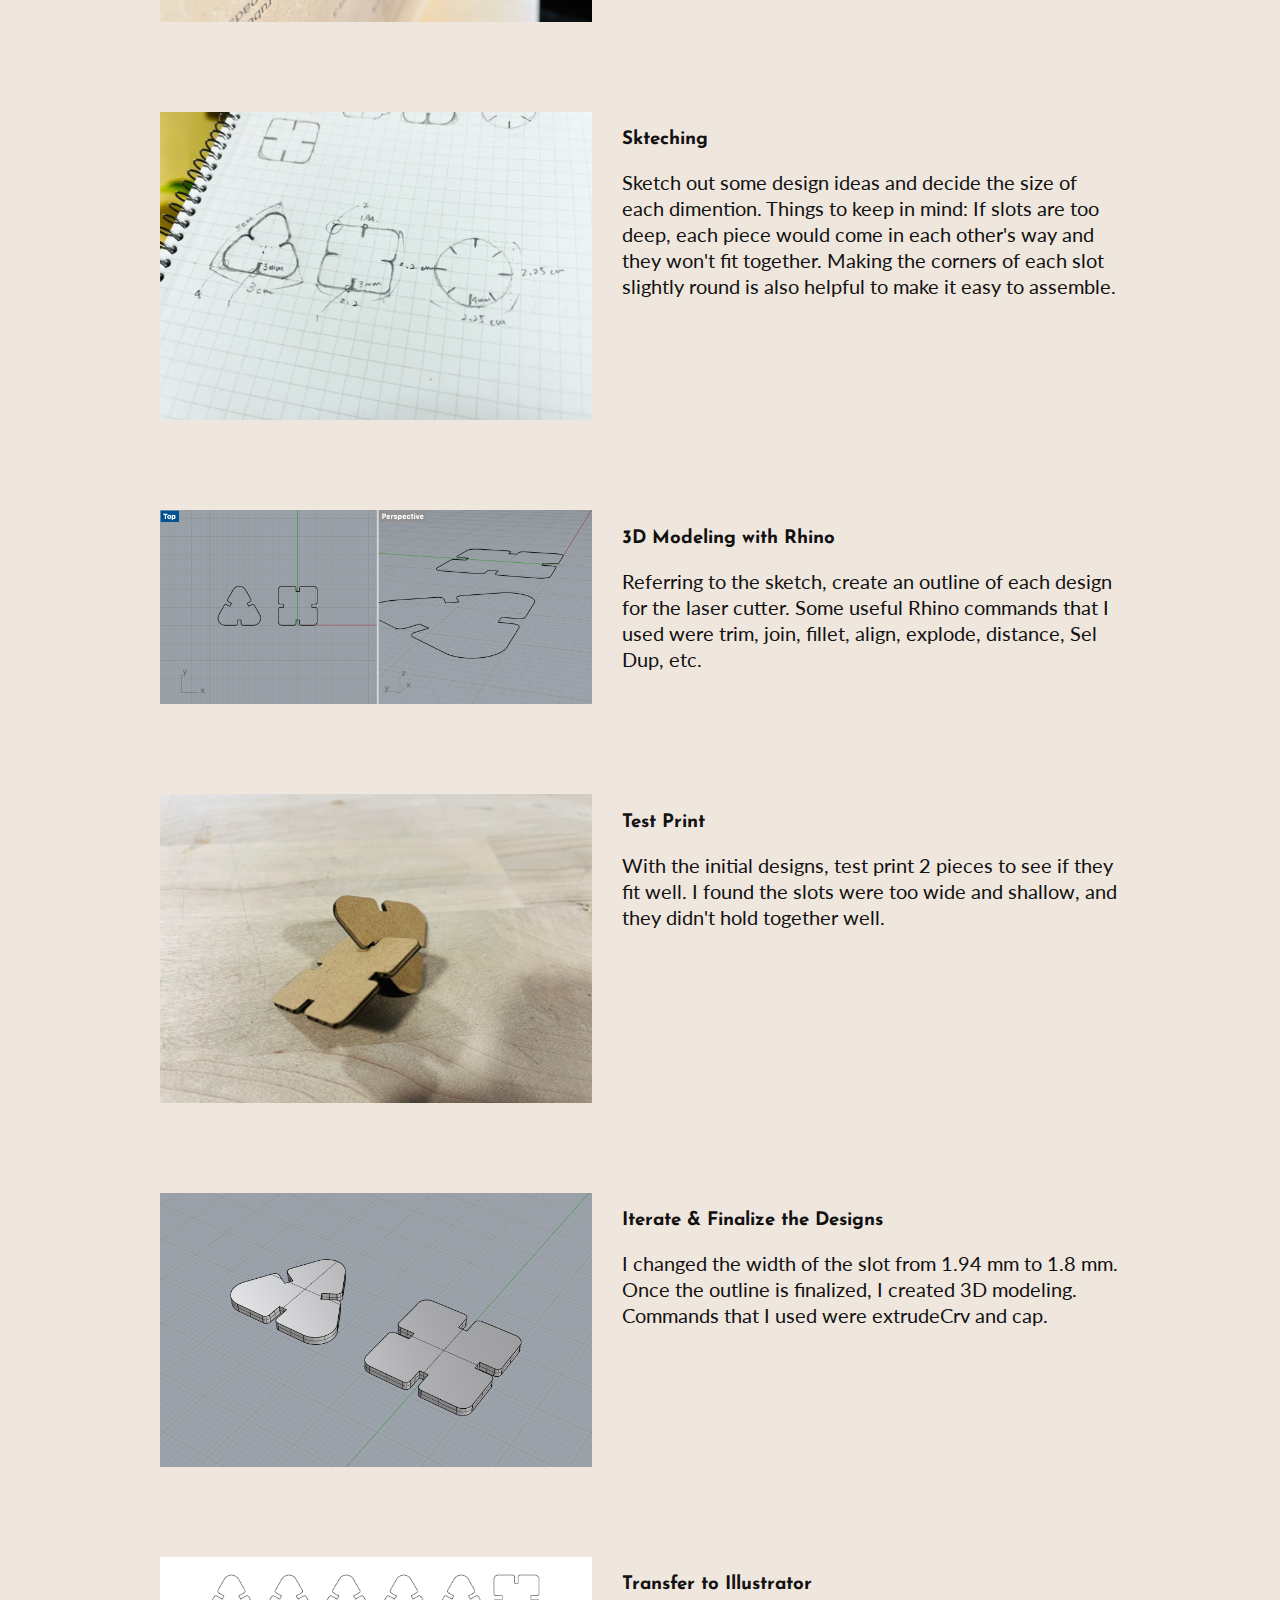
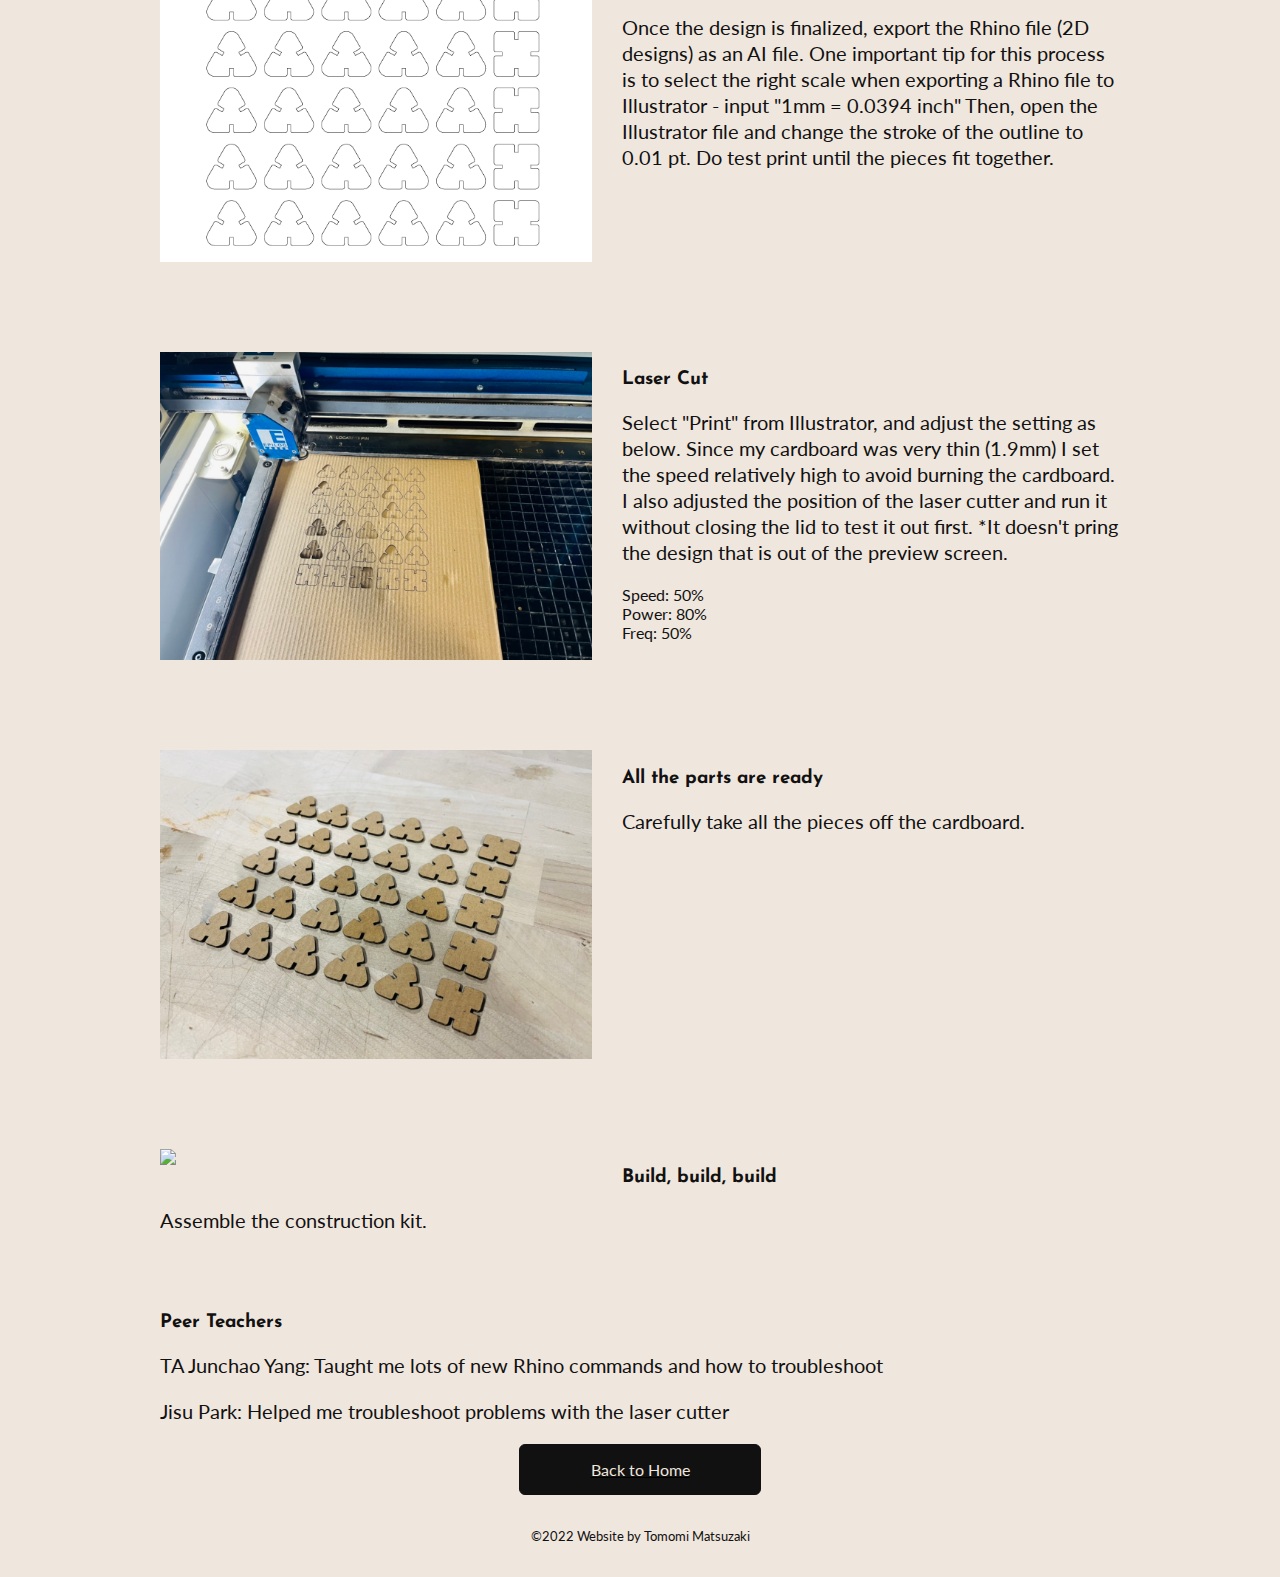
==== commit b8064e35: "update html" ====
--- a/assignment1.html
+++ b/assignment1.html
@@ -104,7 +104,7 @@
             <div class="step">
                 <img src="images/a1-illustrator.png">
                 <h3>Transfer to Illustrator</h3>
-                <p>Once the design is finalized, export the Rhino file (2D designs) as an AI file. One important tip for this process is to select the right scale when exporting a Rhino file to Illustrator - input "1mm = 0.0394 inch" Then, open the Illustrator file and change the stroke of the outline to 0.01 pt. I did test print again to make sure the pieces fit together.</p>
+                <p>Once the design is finalized, export the Rhino file (2D designs) as an AI file. One important tip for this process is to select the right scale when exporting a Rhino file to Illustrator - input "1mm = 0.0394 inch" Then, open the Illustrator file and change the stroke of the outline to 0.01 pt. Do test print until the pieces fit together.</p>
             </div>
             
             <div class="step">
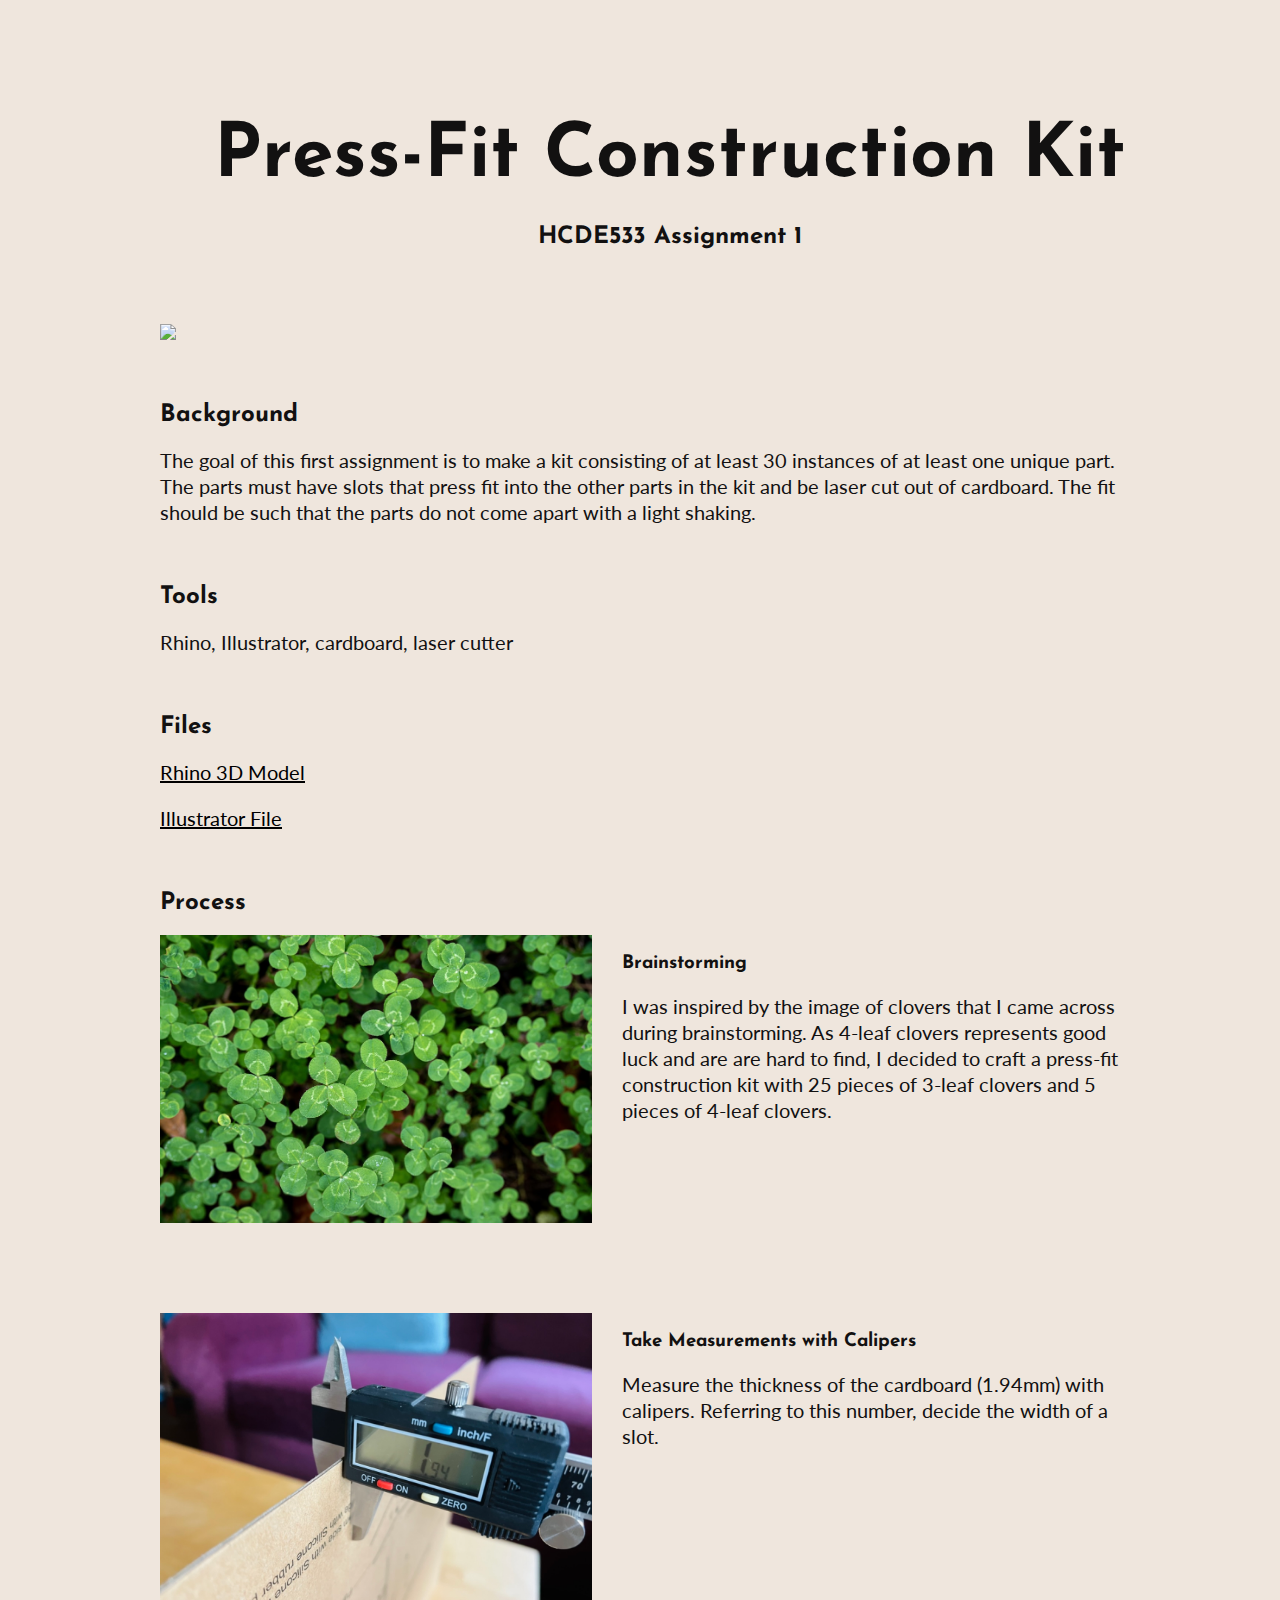
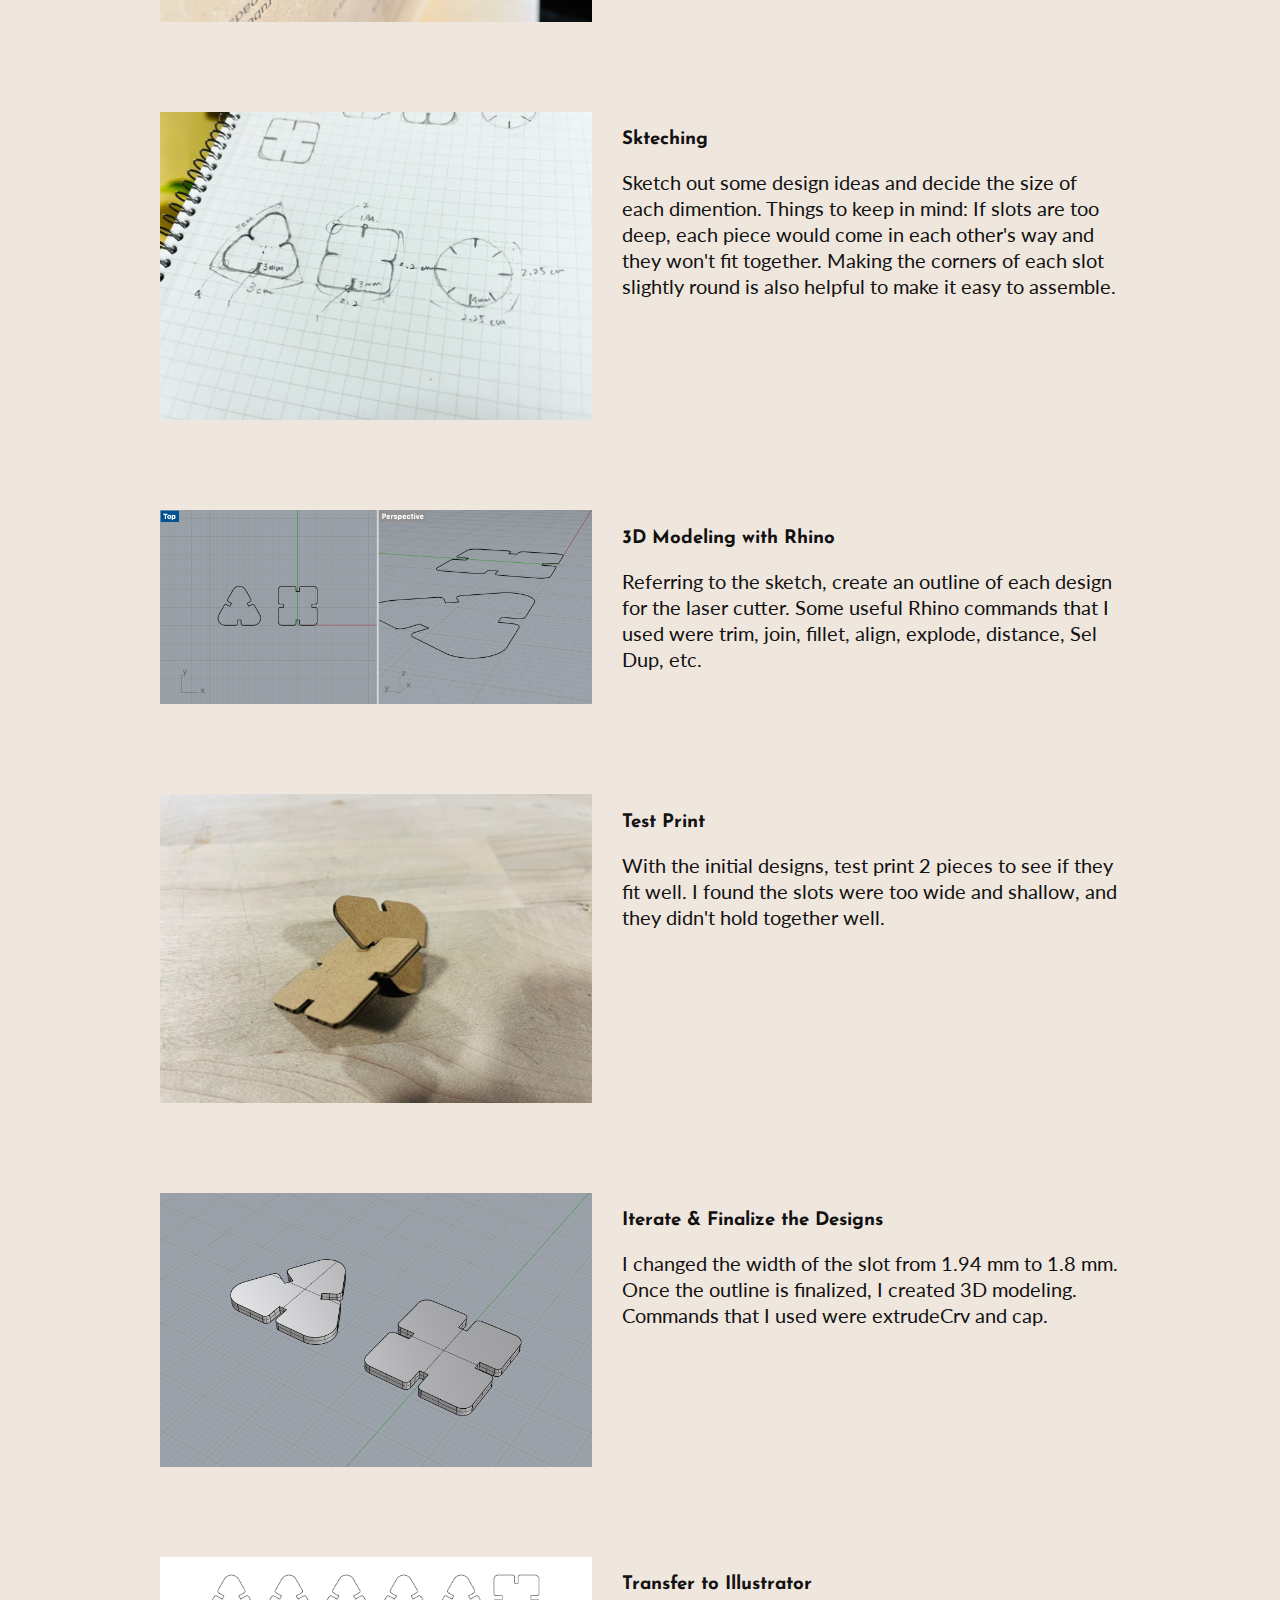
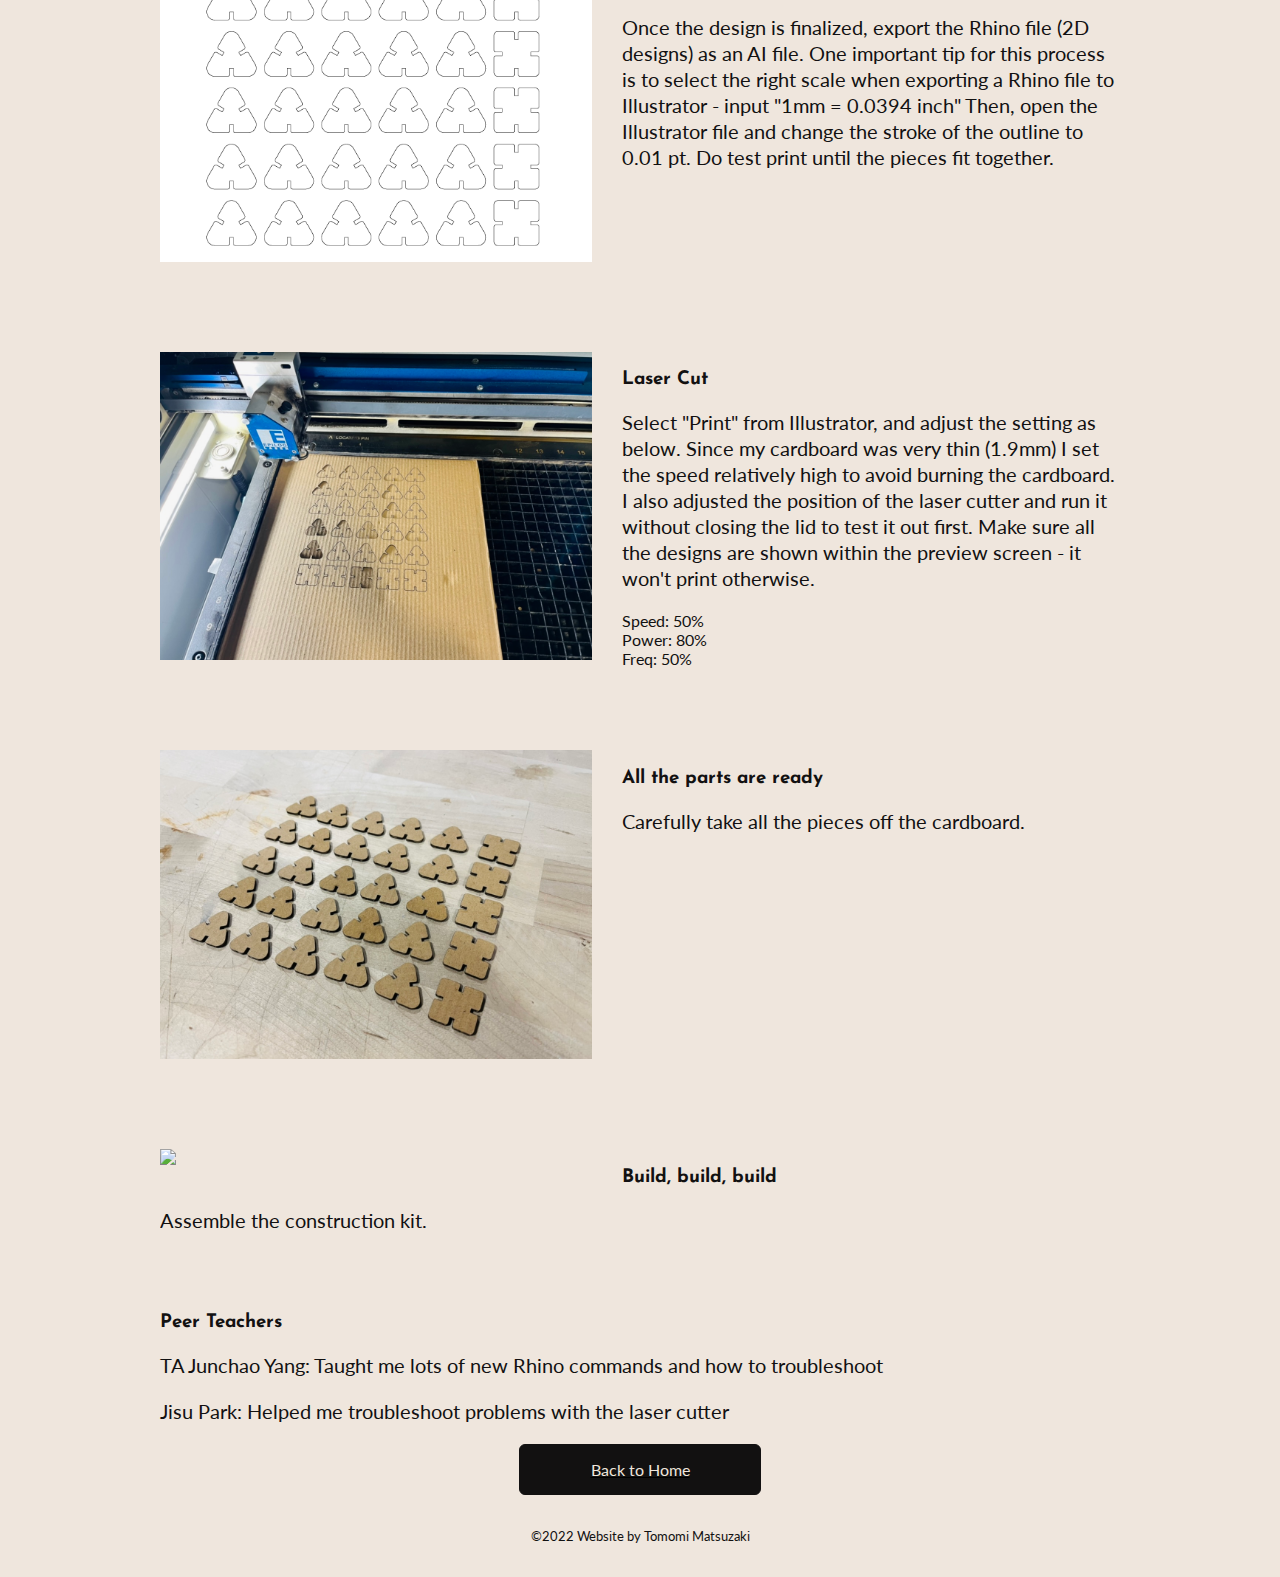
==== commit bd3e8713: "update html" ====
--- a/assignment1.html
+++ b/assignment1.html
@@ -110,7 +110,7 @@
             <div class="step">
                 <img src="images/a1-lasercut.jpg">
                 <h3>Laser Cut</h3>
-                <p>Select "Print" from Illustrator, and adjust the setting as below. Since my cardboard was very thin (1.9mm) I set the speed relatively high to avoid burning the cardboard. I also adjusted the position of the laser cutter and run it without closing the lid to test it out first. *It doesn't pring the design that is out of the preview screen.</p>
+                <p>Select "Print" from Illustrator, and adjust the setting as below. Since my cardboard was very thin (1.9mm) I set the speed relatively high to avoid burning the cardboard. I also adjusted the position of the laser cutter and run it without closing the lid to test it out first. Make sure all the designs are shown within the preview screen - it won't print otherwise.</p>
                 <ul>
                     <li>Speed: 50%</li>
                     <li>Power: 80%</li>
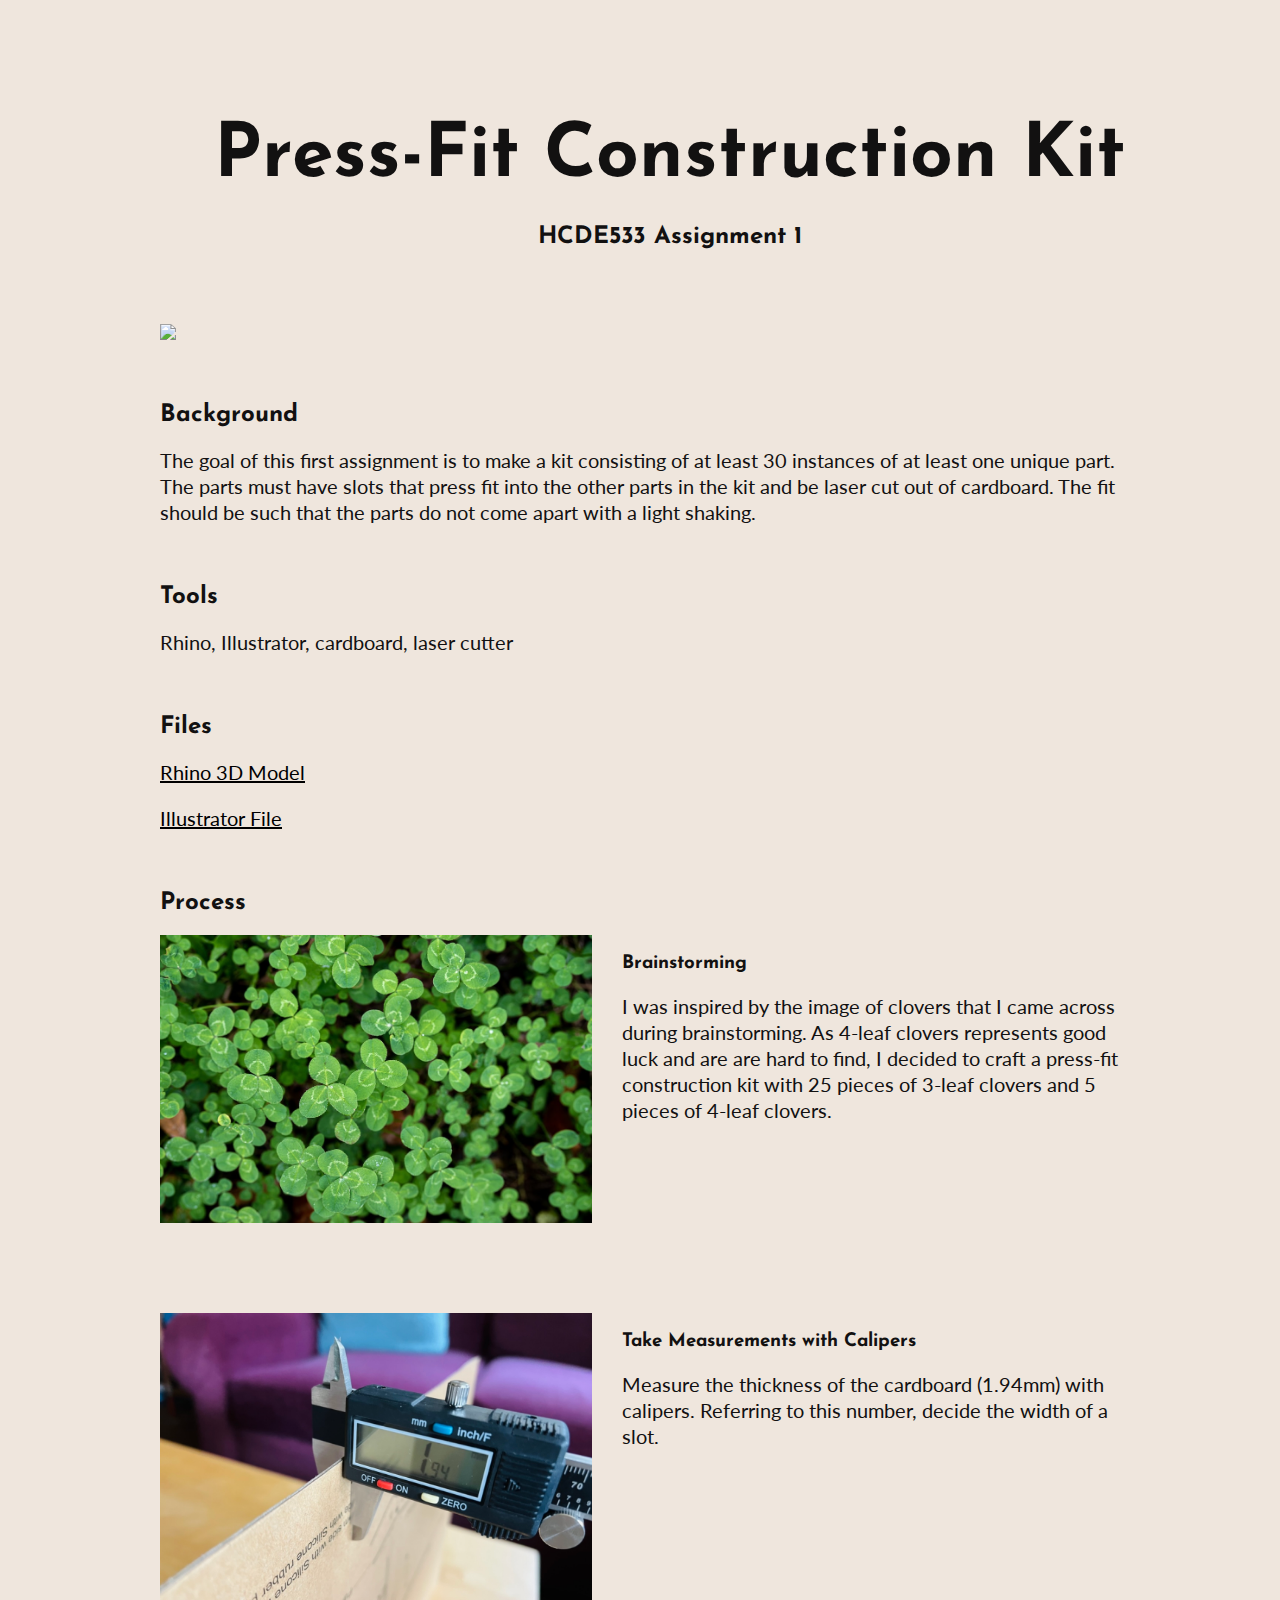
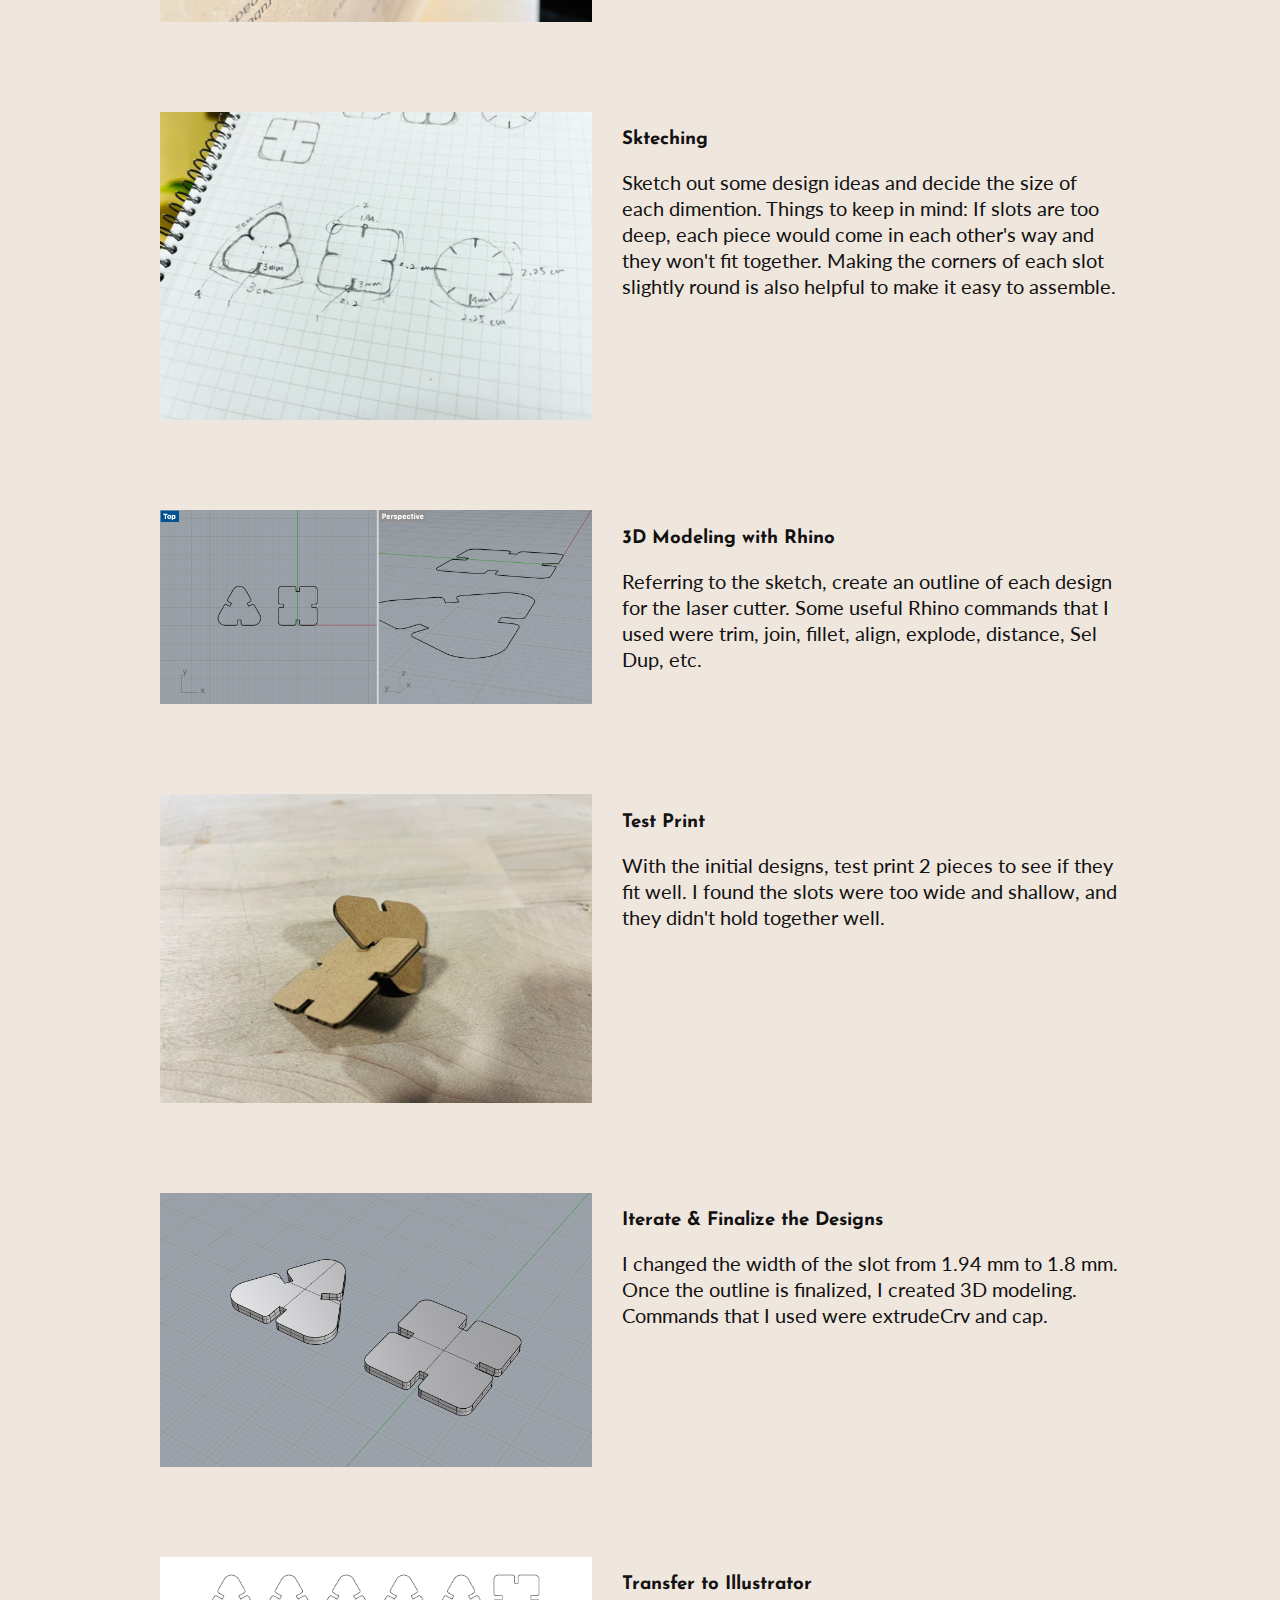
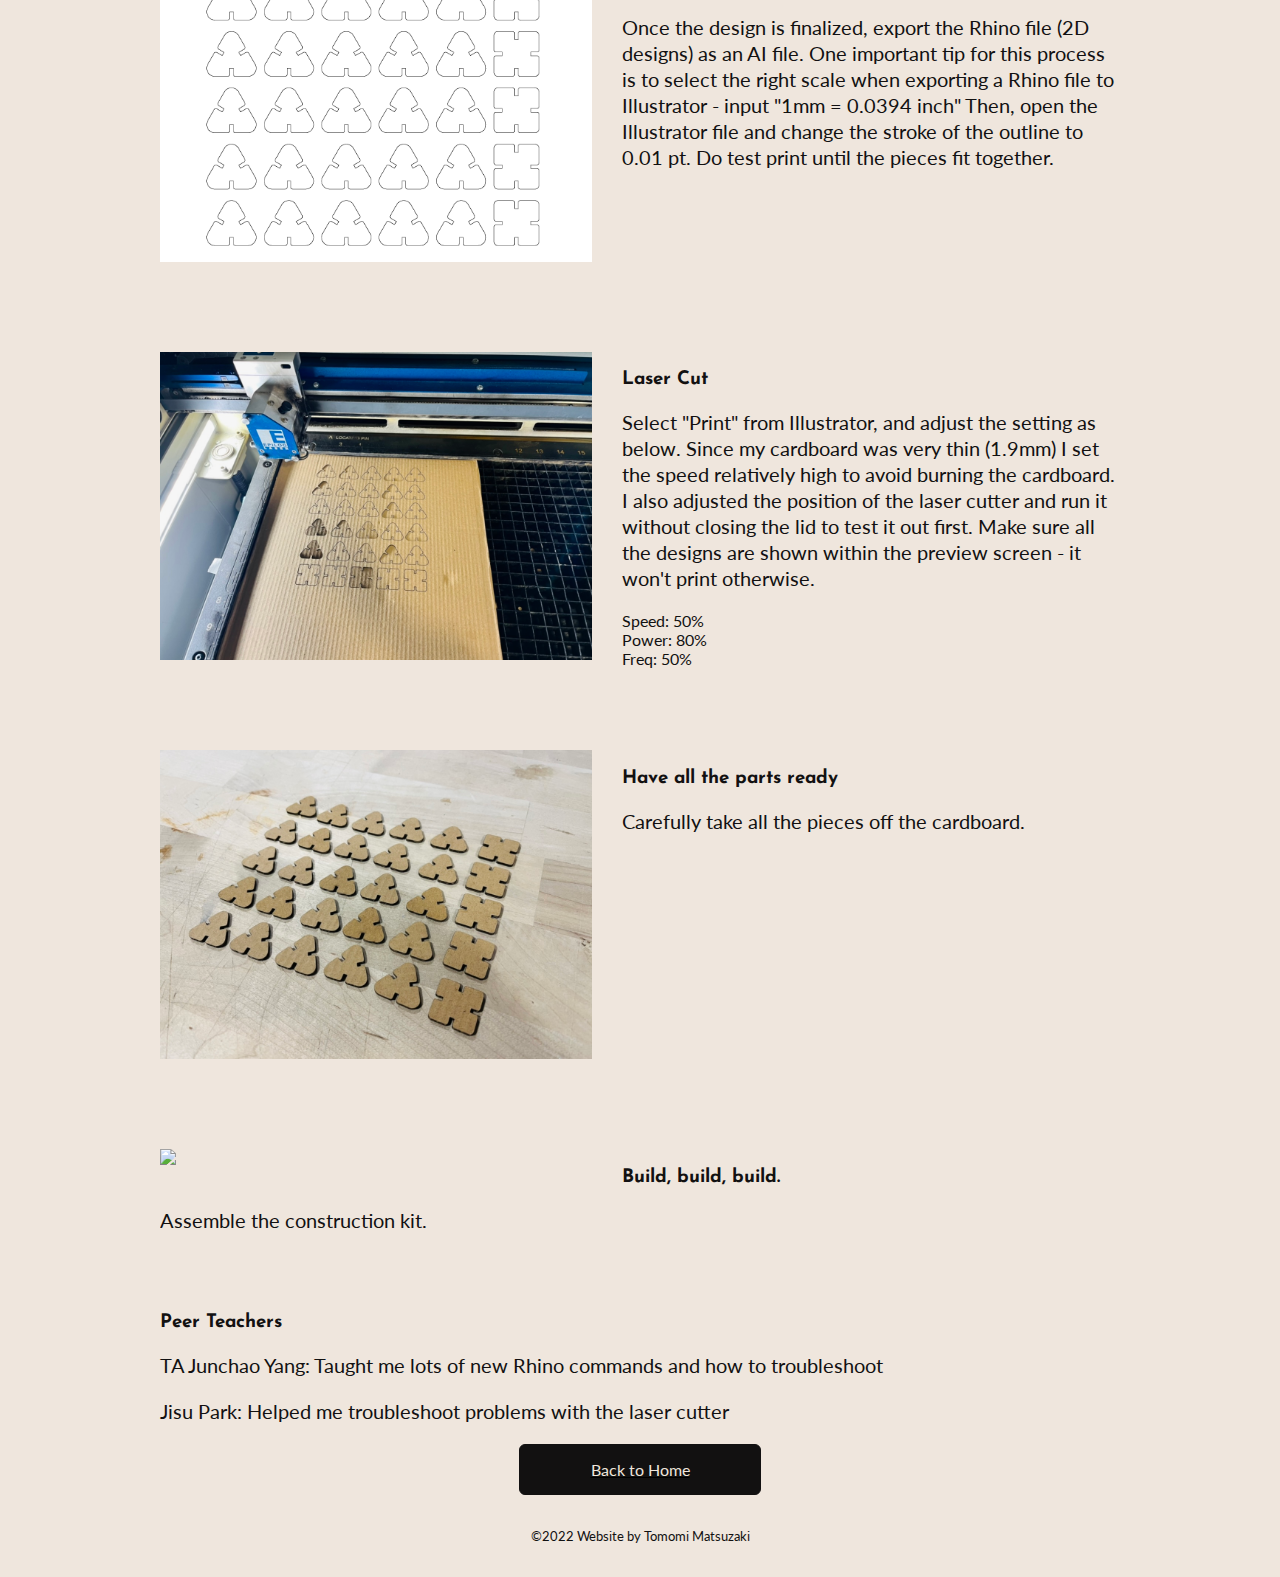
==== commit 72329453: "update html" ====
--- a/assignment1.html
+++ b/assignment1.html
@@ -120,13 +120,13 @@
             
             <div class="step">
                 <img src="images/a1-parts.jpg">
-                <h3>All the parts are ready</h3>
+                <h3>Have all the parts ready</h3>
                 <p>Carefully take all the pieces off the cardboard.</p>
             </div>
             
             <div class="step">
                 <img src="images/a1-thumbnail.png">
-                <h3>Build, build, build</h3>
+                <h3>Build, build, build.</h3>
                 <p>Assemble the construction kit.</p>
             </div>
             
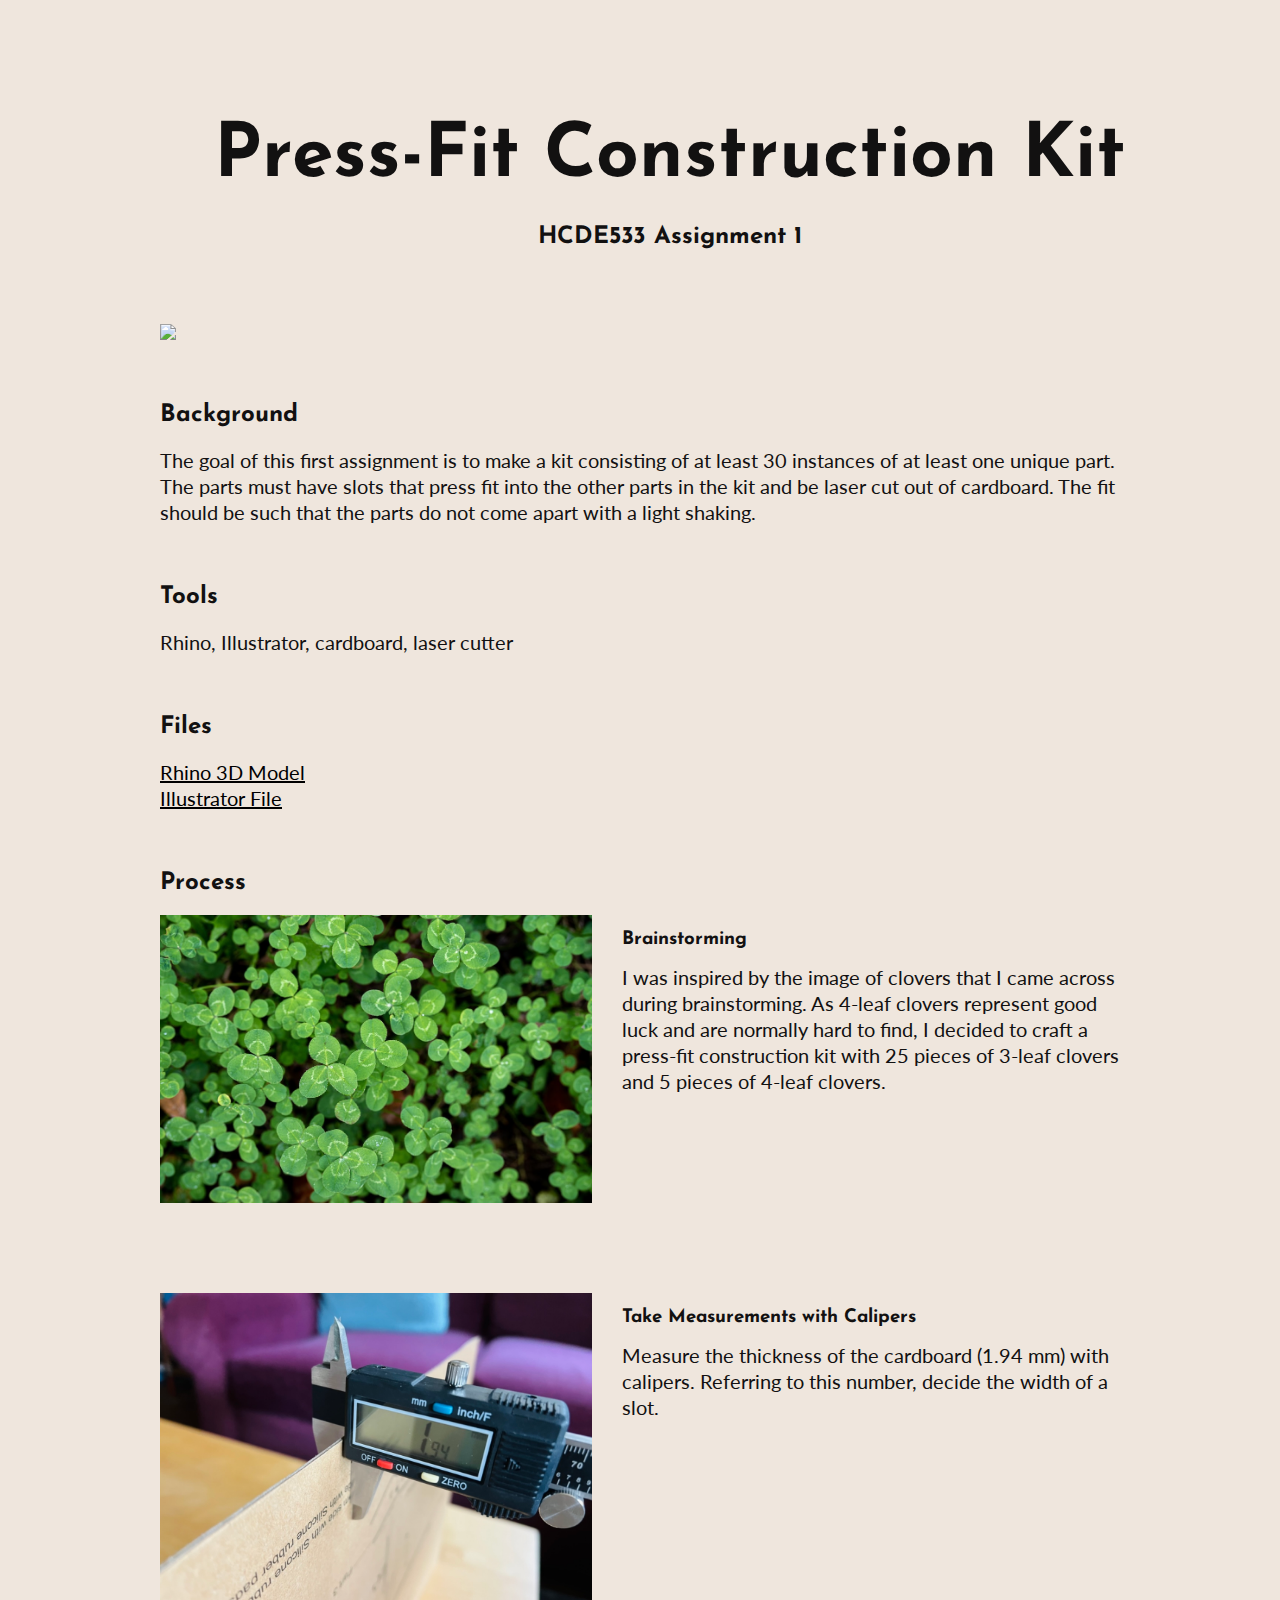
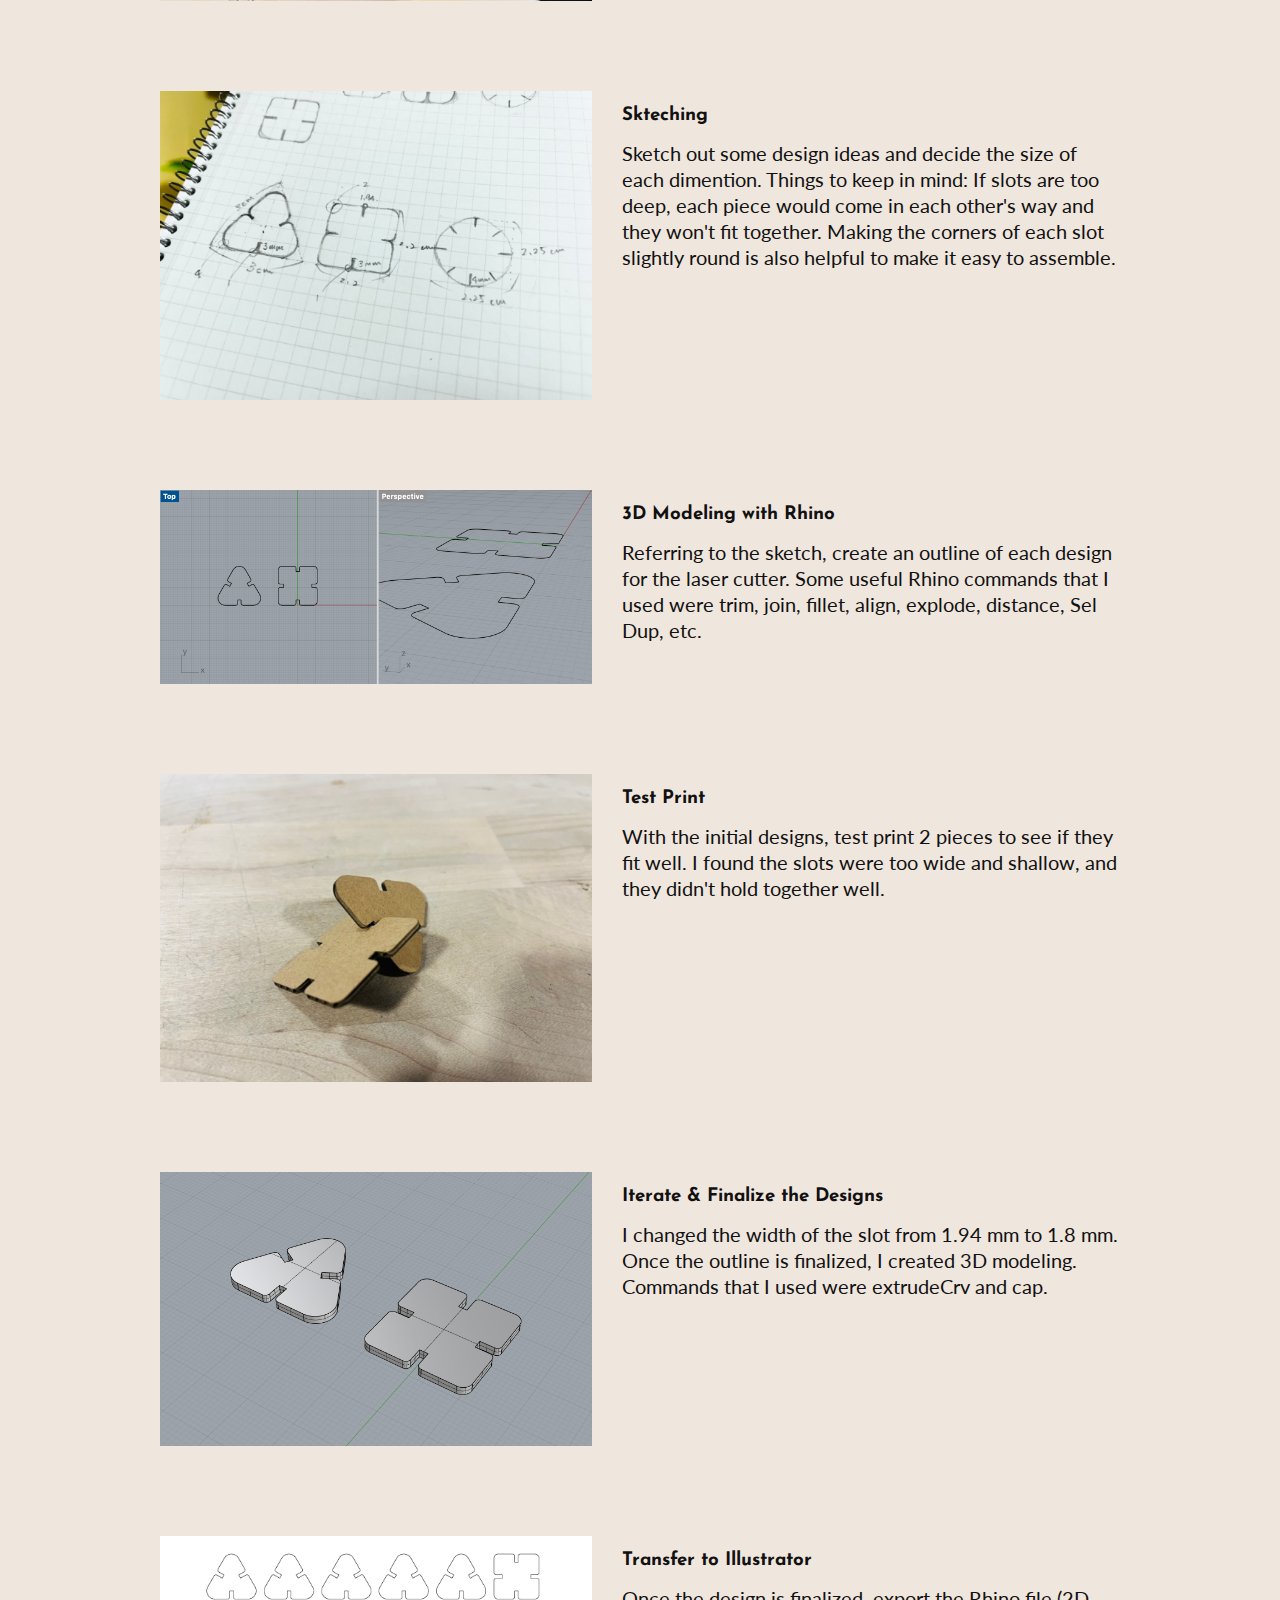
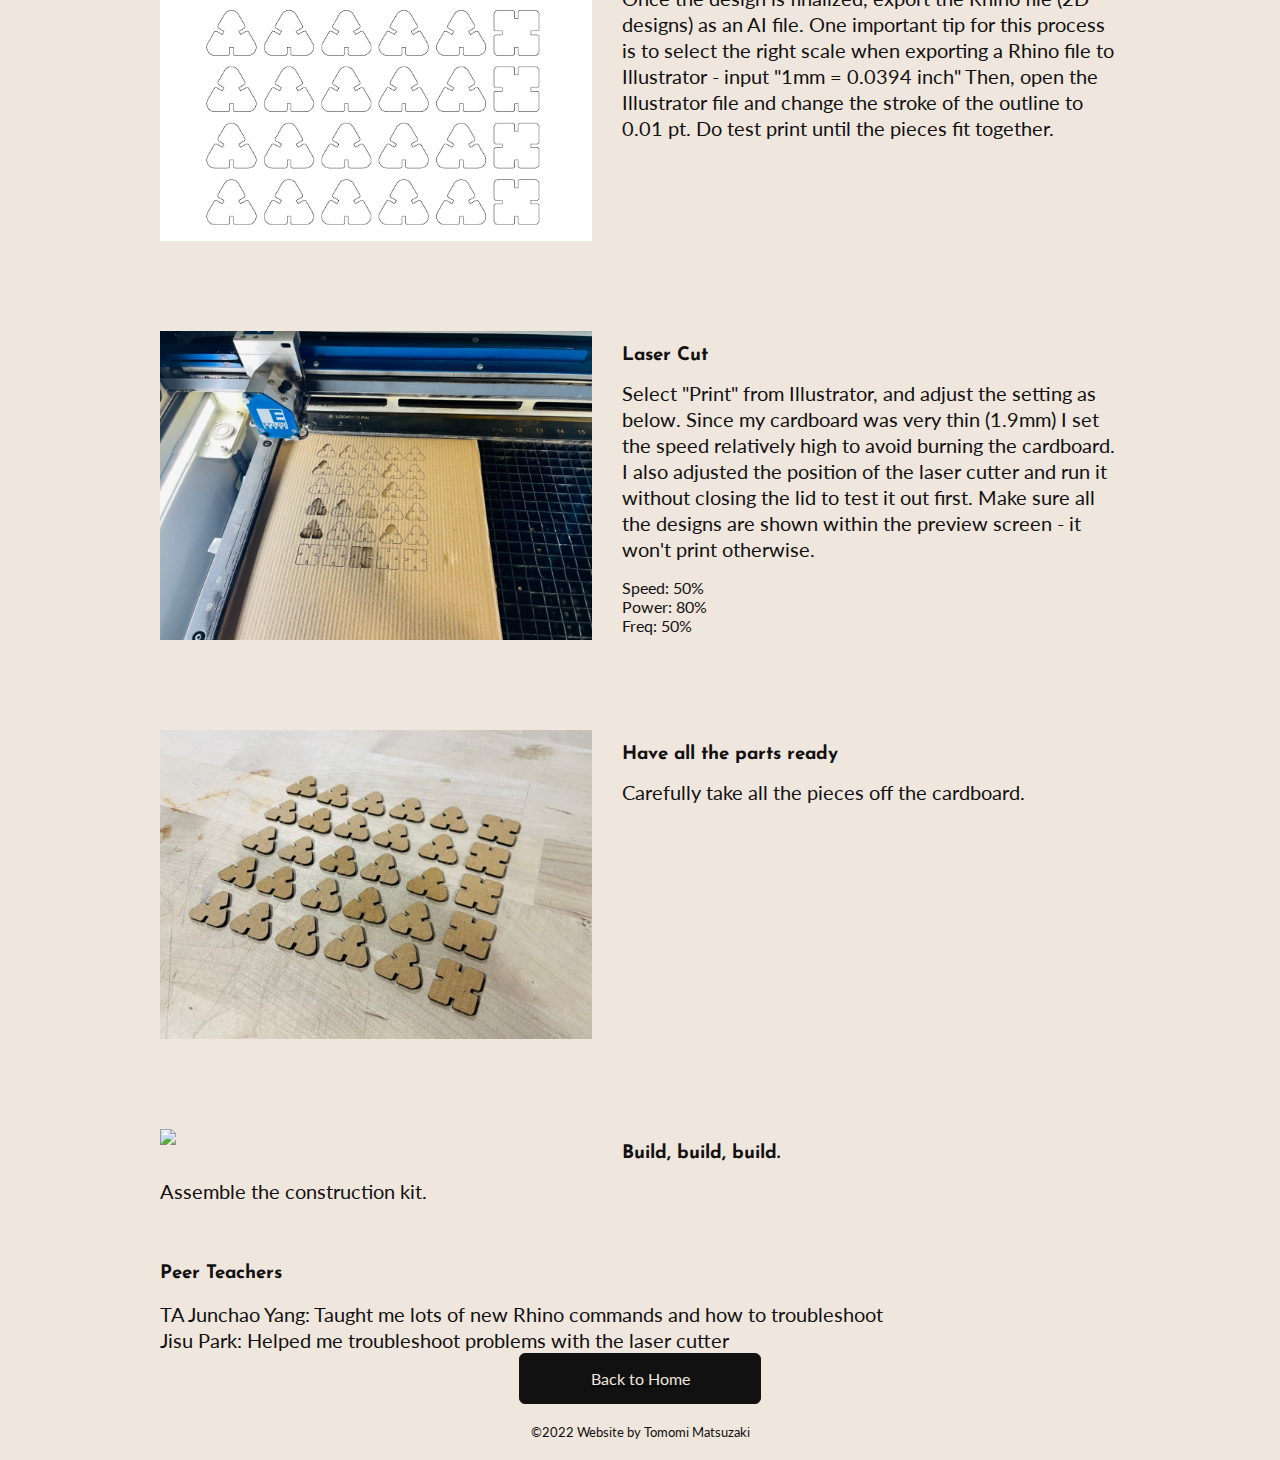
==== commit dc6ac0db: "update css and html" ====
--- a/assignment1.html
+++ b/assignment1.html
@@ -68,13 +68,13 @@
             <div class="step">
                 <img src="images/a1-brainstorming.jpg">
                 <h3>Brainstorming</h3>
-                <p>I was inspired by the image of clovers that I came across during brainstorming. As 4-leaf clovers  represents good luck and are are hard to find, I decided to craft a press-fit construction kit with 25 pieces of 3-leaf clovers and 5 pieces of 4-leaf clovers.</p>
+                <p>I was inspired by the image of clovers that I came across during brainstorming. As 4-leaf clovers  represent good luck and are normally hard to find, I decided to craft a press-fit construction kit with 25 pieces of 3-leaf clovers and 5 pieces of 4-leaf clovers.</p>
             </div>
             
             <div class="step">
                 <img src="images/a1-measurement.jpg">
                 <h3>Take Measurements with Calipers</h3>
-                <p>Measure the thickness of the cardboard (1.94mm) with calipers. Referring to this number, decide the width of a slot.</p>
+                <p>Measure the thickness of the cardboard (1.94 mm) with calipers. Referring to this number, decide the width of a slot.</p>
             </div>
             
             <div class="step">
--- a/style.css
+++ b/style.css
@@ -14,6 +14,8 @@
 p{
     font-size:20px;
     line-height: 26px;
+    margin-block-start: 0;
+    margin-block-end: 0;
 }
 
 a {
@@ -69,6 +71,12 @@
     transition:.5s;
 }
 
+@media screen and (max-width: 768px){
+.header h1 {
+  font-size: 60px;
+}
+}
+
 
 /* ------ Assignment -----------*/
 .assignments{
@@ -87,6 +95,7 @@
     width: 30%;
     height: auto;
     padding-right: 3.33%;
+    margin-bottom:60px;
     float: left;
 }
 
@@ -183,6 +192,11 @@
     margin-bottom: 30px;
 }
 
+.step h3{
+    margin-top:15px;
+    margin-bottom: 15px;
+    }
+
 .step ul{
     list-style: none;
 }
